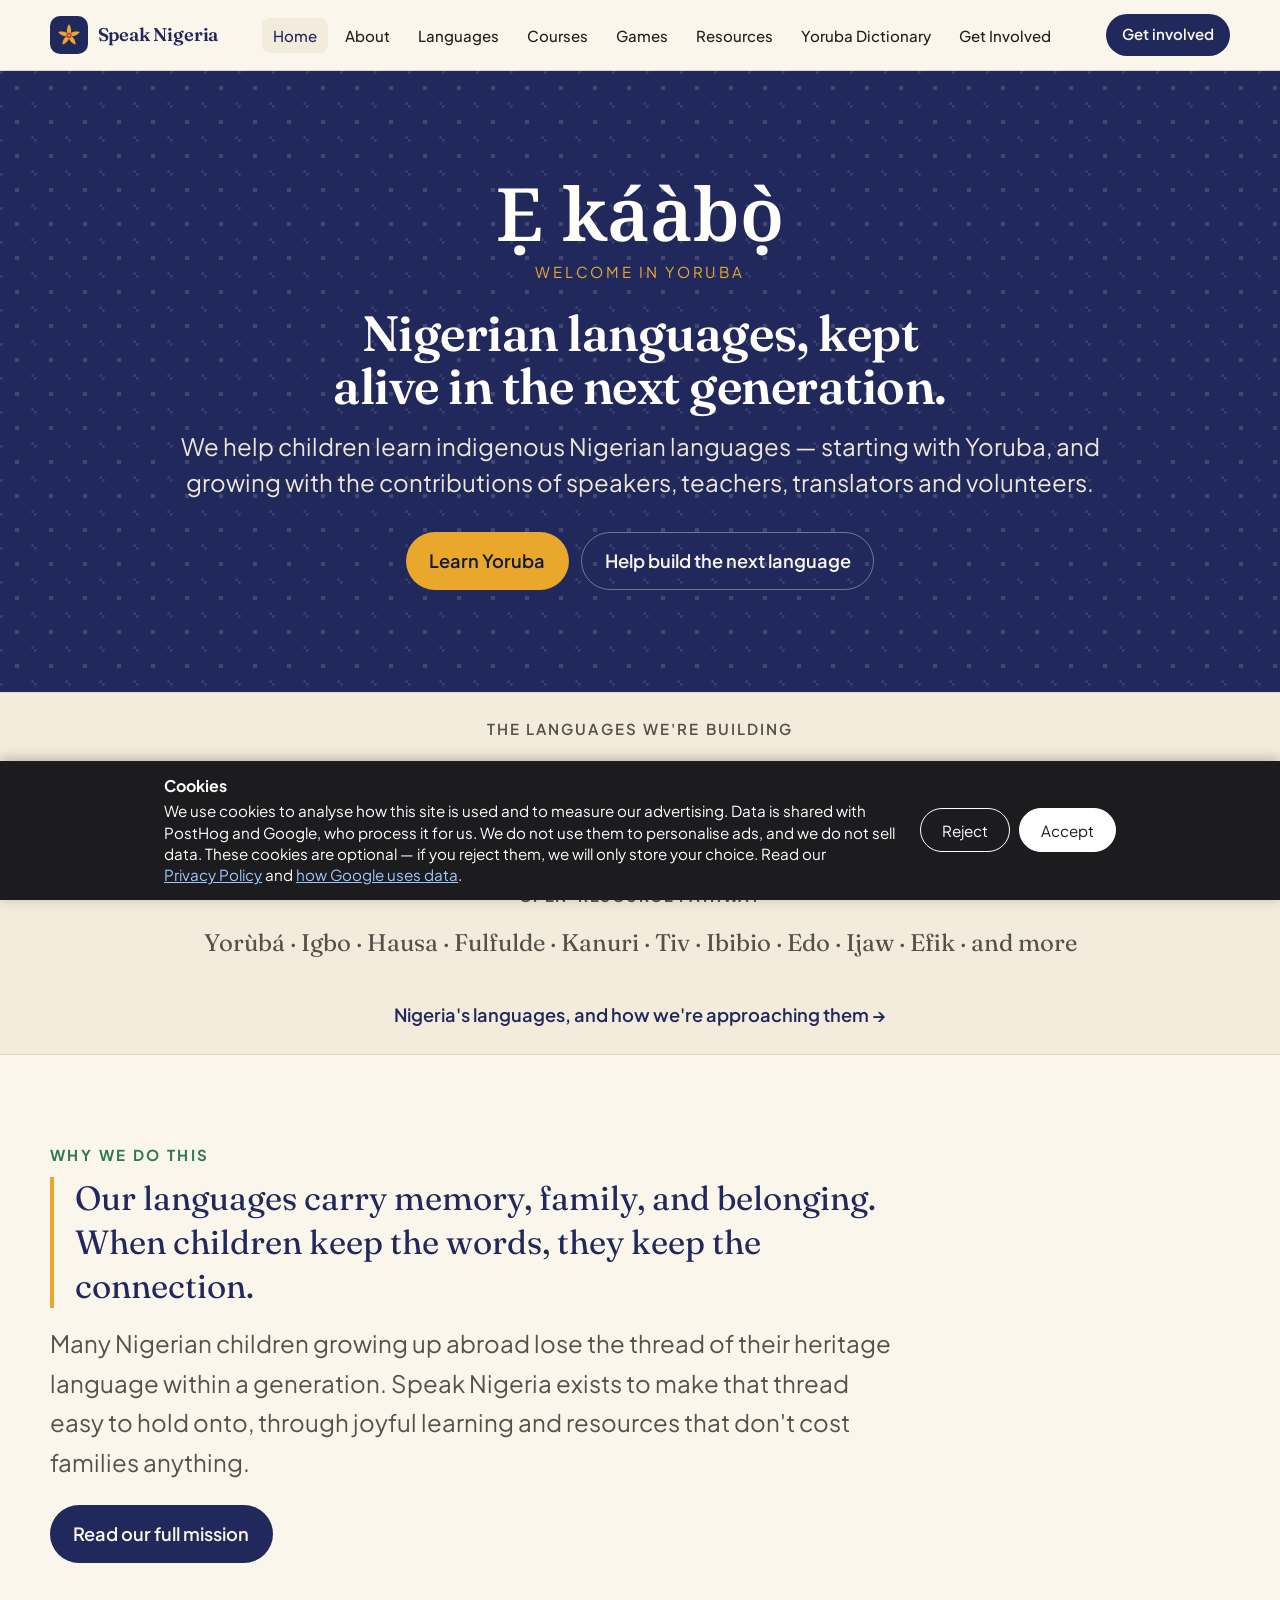
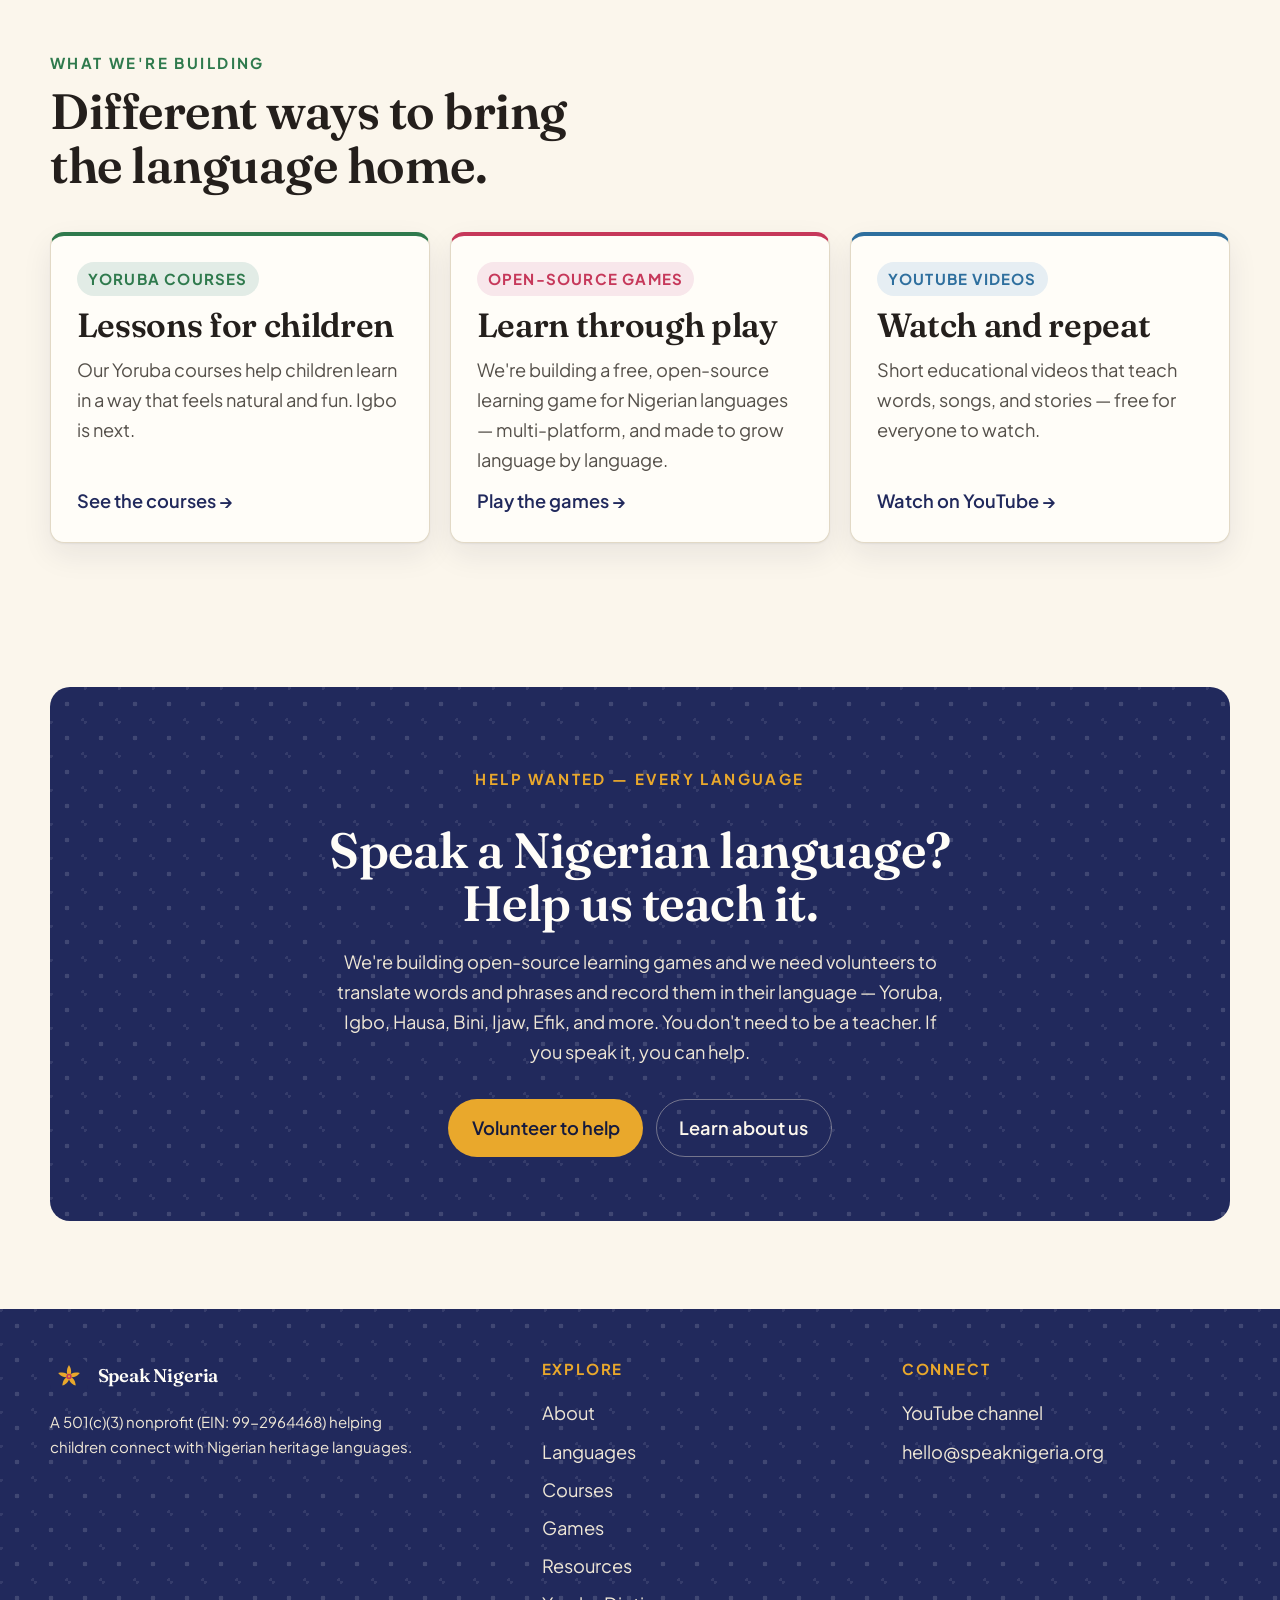
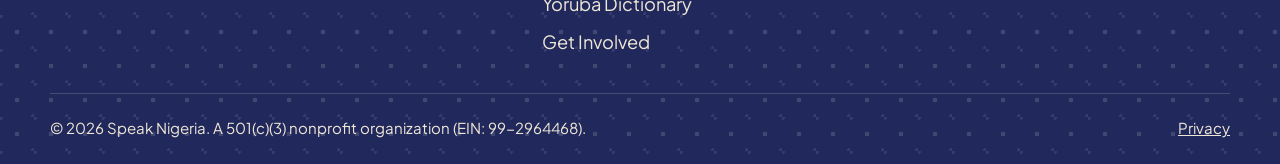
==== index.html @ 641bc690 "Add a privacy policy, and the measurement it describes The cookie notice needs somewhere to link, an" ====
<!DOCTYPE html>
<html lang="en">
<head>
  <meta charset="UTF-8" />
  <meta name="viewport" content="width=device-width, initial-scale=1.0" />
  <link rel="icon" type="image/svg+xml" href="/favicon.svg" />
  <title>Speak Nigeria — Nigerian heritage languages for children</title>
  <meta name="description" content="We help children learn indigenous Nigerian languages — starting with Yoruba, and growing with the contributions of speakers, teachers, translators and volunteers." />
  <link rel="preconnect" href="https://fonts.googleapis.com" />
  <link rel="preconnect" href="https://fonts.gstatic.com" crossorigin />
  <link href="https://fonts.googleapis.com/css2?family=Fraunces:opsz,wght@9..144,400;9..144,500;9..144,600&family=Plus+Jakarta+Sans:wght@400;500;600;700&family=Noto+Sans:wght@400;500;600&family=Noto+Serif:wght@400;500;600&display=swap" rel="stylesheet" />
  <link rel="stylesheet" href="assets/styles.css" />
</head>
<body>
  <a class="skip" href="#main">Skip to content</a>

  <header class="site-header">
    <div class="wrap nav">
      <a class="brand" href="index.html">
        <span class="brand-mark"><svg class="brand-flower" viewBox="0 0 64 64" xmlns="http://www.w3.org/2000/svg" role="img" aria-label="Speak Nigeria">
        <g fill="#E9A82C">
          <path d="M32 5 C 39 16, 39 27, 32 33 C 25 27, 25 16, 32 5 Z"/>
          <path d="M32 5 C 39 16, 39 27, 32 33 C 25 27, 25 16, 32 5 Z" transform="rotate(72 32 33)"/>
          <path d="M32 5 C 39 16, 39 27, 32 33 C 25 27, 25 16, 32 5 Z" transform="rotate(144 32 33)"/>
          <path d="M32 5 C 39 16, 39 27, 32 33 C 25 27, 25 16, 32 5 Z" transform="rotate(216 32 33)"/>
          <path d="M32 5 C 39 16, 39 27, 32 33 C 25 27, 25 16, 32 5 Z" transform="rotate(288 32 33)"/>
        </g>
        <circle cx="32" cy="33" r="6.5" fill="#C6385A"/>
        <circle cx="32" cy="33" r="2.6" fill="#E9A82C"/>
      </svg></span>
        <span class="brand-name">Speak Nigeria</span>
      </a>
      <nav aria-label="Primary">
        <ul class="nav-links">
          <li><a href="index.html" aria-current="page">Home</a></li>
          <li><a href="about.html">About</a></li>
          <li><a href="languages.html">Languages</a></li>
          <li><a href="courses.html">Courses</a></li>
          <li><a href="https://games.speaknigeria.org">Games</a></li>
          <li><a href="resources.html">Resources</a></li>
          <li><a href="https://yorubadict.com" target="_blank" rel="noopener">Yoruba Dictionary</a></li>
          <li><a href="get-involved.html">Get Involved</a></li>
        </ul>
      </nav>
      <a class="nav-cta" href="get-involved.html">Get involved</a>
      <button class="nav-toggle" aria-label="Menu" aria-expanded="false"><span></span></button>
    </div>
    <div class="wrap mobile-menu">
      <a href="index.html">Home</a>
      <a href="about.html">About</a>
      <a href="languages.html">Languages</a>
      <a href="courses.html">Courses</a>
      <a href="https://games.speaknigeria.org">Games</a>
      <a href="resources.html">Resources</a>
      <a href="https://yorubadict.com" target="_blank" rel="noopener">Yoruba Dictionary</a>
      <a href="get-involved.html">Get Involved</a>
    </div>
  </header>

  <main id="main">
    <!-- HERO -->
    <section class="hero adire">
      <div class="wrap hero-inner">
        <p class="greeting" data-greeting lang="yo">Ẹ&nbsp;káàb&#x006F;&#x0323;&#x0300;</p>
        <p class="greeting-sub" data-greeting-sub>Welcome in Yoruba</p>
        <h1>Nigerian languages, kept alive in the next generation.</h1>
        <p class="lede">We help children learn indigenous Nigerian languages — starting with Yoruba, and growing with the contributions of speakers, teachers, translators and volunteers.</p>
        <div class="hero-actions">
          <a class="btn btn-primary" href="courses.html">Learn Yoruba</a>
          <a class="btn btn-ghost" href="get-involved.html">Help build the next language</a>
        </div>
      </div>
    </section>

    <!-- LANGUAGE STATUS -->
    <div class="lang-strip">
      <div class="wrap" style="display:block;">
        <p class="label" style="text-align:center; display:block;">The languages we're building</p>
        <div class="lang-status">
          <div class="lang-group">
            <span class="status now">Structured courses</span>
            <div class="names">Yorùbá</div>
          </div>
          <div class="lang-group">
            <span class="status next">Next structured course</span>
            <div class="names">Igbo</div>
          </div>
          <div class="lang-group muted">
            <span class="status planned">Open-resource pathway</span>
            <div class="names">Yorùbá · Igbo · Hausa · Fulfulde · Kanuri · Tiv · Ibibio · Edo · Ijaw · Efik · and more</div>
          </div>
        </div>
        <p style="text-align:center; margin-top:1.5rem;">
          <a class="strip-link" href="languages.html">Nigeria's languages, and how we're approaching them →</a>
        </p>
      </div>
    </div>

    <!-- MISSION -->
    <section class="section">
      <div class="wrap">
        <div class="reveal" style="max-width: 65ch;">
          <p class="eyebrow">Why we do this</p>
          <p class="mission-quote">Our languages carry memory, family, and belonging. When children keep the words, they keep the connection.</p>
          <p class="intro">Many Nigerian children growing up abroad lose the thread of their heritage language within a generation. Speak Nigeria exists to make that thread easy to hold onto, through joyful learning and resources that don't cost families anything.</p>
          <p style="margin-top:1.4rem;"><a class="btn btn-dark" href="about.html">Read our full mission</a></p>
        </div>
      </div>
    </section>

    <!-- OFFERINGS -->
    <section class="section" style="padding-top:0;">
      <div class="wrap">
        <p class="eyebrow reveal">What we're building</p>
        <h2 class="reveal">Different ways to bring the language home.</h2>
        <div class="cards">
          <article class="card accent-courses reveal">
            <span class="tag courses">Yoruba courses</span>
            <h3>Lessons for children</h3>
            <p>Our Yoruba courses help children learn in a way that feels natural and fun. Igbo is next.</p>
            <a class="card-link" href="courses.html">See the courses →</a>
          </article>
          <article class="card accent-games reveal">
            <span class="tag games">Open-source games</span>
            <h3>Learn through play</h3>
            <p>We're building a free, open-source learning game for Nigerian languages — multi-platform, and made to grow language by language.</p>
            <a class="card-link" href="https://games.speaknigeria.org">Play the games →</a>
          </article>
          <article class="card accent-videos reveal">
            <span class="tag videos">YouTube videos</span>
            <h3>Watch and repeat</h3>
            <p>Short educational videos that teach words, songs, and stories — free for everyone to watch.</p>
            <a class="card-link" href="https://www.youtube.com/@speaknigeria" target="_blank" rel="noopener" data-youtube>Watch on YouTube →</a>
          </article>
        </div>
      </div>
    </section>

    <!-- VOLUNTEER CTA (primary immediate ask) -->
    <section class="section-tight">
      <div class="wrap">
        <div class="band adire reveal">
          <p class="eyebrow" style="color:var(--brand-accent);">Help wanted — every language</p>
          <h2>Speak a Nigerian language? Help us teach it.</h2>
          <p>We're building open-source learning games and we need volunteers to translate words and phrases and record them in their language — Yoruba, Igbo, Hausa, Bini, Ijaw, Efik, and more. You don't need to be a teacher. If you speak it, you can help.</p>
          <div class="hero-actions">
            <a class="btn btn-primary" href="get-involved.html">Volunteer to help</a>
            <a class="btn btn-ghost" href="about.html">Learn about us</a>
          </div>
        </div>
      </div>
    </section>
  </main>

  <footer class="site-footer adire">
    <div class="wrap">
      <div class="footer-grid">
        <div>
          <a class="brand" href="index.html"><span class="brand-mark"><svg class="brand-flower" viewBox="0 0 64 64" xmlns="http://www.w3.org/2000/svg" role="img" aria-label="Speak Nigeria">
        <g fill="#E9A82C">
          <path d="M32 5 C 39 16, 39 27, 32 33 C 25 27, 25 16, 32 5 Z"/>
          <path d="M32 5 C 39 16, 39 27, 32 33 C 25 27, 25 16, 32 5 Z" transform="rotate(72 32 33)"/>
          <path d="M32 5 C 39 16, 39 27, 32 33 C 25 27, 25 16, 32 5 Z" transform="rotate(144 32 33)"/>
          <path d="M32 5 C 39 16, 39 27, 32 33 C 25 27, 25 16, 32 5 Z" transform="rotate(216 32 33)"/>
          <path d="M32 5 C 39 16, 39 27, 32 33 C 25 27, 25 16, 32 5 Z" transform="rotate(288 32 33)"/>
        </g>
        <circle cx="32" cy="33" r="6.5" fill="#C6385A"/>
        <circle cx="32" cy="33" r="2.6" fill="#E9A82C"/>
      </svg></span><span class="brand-name">Speak Nigeria</span></a>
          <p>A 501(c)(3) nonprofit (EIN: 99-2964468) helping children connect with Nigerian heritage languages.</p>
        </div>
        <div class="footer-col">
          <h4>Explore</h4>
          <a href="about.html">About</a>
          <a href="languages.html">Languages</a>
          <a href="courses.html">Courses</a>
          <a href="https://games.speaknigeria.org">Games</a>
          <a href="resources.html">Resources</a>
          <a href="https://yorubadict.com" target="_blank" rel="noopener">Yoruba Dictionary</a>
          <a href="get-involved.html">Get Involved</a>
        </div>
        <div class="footer-col">
          <h4>Connect</h4>
          <a href="https://www.youtube.com/@speaknigeria" target="_blank" rel="noopener" data-youtube>YouTube channel</a>
          <a href="mailto:hello@speaknigeria.org">hello@speaknigeria.org</a>
        </div>
      </div>
      <div class="footer-bottom">
        <span>© 2026 Speak Nigeria. A 501(c)(3) nonprofit organization (EIN: 99-2964468).</span>
        <span><a href="privacy.html">Privacy</a></span>
      </div>
    </div>
  </footer>

  <!-- Analytics. Order matters: consent sets the default-denied state before
       anything can send, and track.js queues until consent resolves.
       These three are copies - edit them in the yorubadict repo and run
       analytics/copy-to-siblings.mjs. -->
  <script src="assets/analytics/consent.js?v=1"></script>
  <script src="assets/analytics/track.js?v=1"></script>
  <script src="assets/analytics/page-events.js?v=1"></script>
  <script>snPage.start('speaknigeria');</script>
  <script src="assets/main.js"></script>
</body>
</html>
---- assets/styles.css ----
/* =========================================================
   Speak Nigeria — shared stylesheet
   Palette drawn from adire (indigo resist-dyed cloth):
   indigo base, saffron joy, palm-green + hibiscus for the
   three offerings, warm paper ground.
   Brand tokens live in _tokens.css (shared with the Yorùbá
   dictionary) — this file only adds site-specific rules.
   ========================================================= */

@import url("_tokens.css");

/* ---------- reset-ish ---------- */
*, *::before, *::after { box-sizing: border-box; }
html { -webkit-text-size-adjust: 100%; scroll-behavior: smooth; }
body {
  margin: 0;
  font-family: var(--font-body);
  font-size: var(--step-0);
  line-height: 1.65;
  color: var(--text-primary);
  background: var(--background-primary);
  -webkit-font-smoothing: antialiased;
}
img { max-width: 100%; display: block; }
a { color: inherit; }

h1, h2, h3 { font-family: var(--font-display); font-weight: 600; line-height: 1.08; margin: 0; letter-spacing: -0.01em; }
p { margin: 0; }

.wrap { width: min(100% - 2.5rem, var(--wrap)); margin-inline: auto; }

/* ---------- adire pattern (signature motif) ---------- */
.adire {
  background-color: var(--brand-indigo);
  background-image:
    radial-gradient(circle at 50% 50%, rgba(255,255,255,.14) 2.2px, transparent 2.6px),
    radial-gradient(circle at 0 0,     rgba(255,255,255,.09) 3px,   transparent 3.4px),
    radial-gradient(circle at 100% 100%, rgba(255,255,255,.09) 3px, transparent 3.4px);
  background-size: 34px 34px, 34px 34px, 34px 34px;
  background-position: 0 0, 0 0, 0 0;
}

/* ---------- header / nav ---------- */
.site-header {
  position: sticky; top: 0; z-index: 50;
  background: color-mix(in srgb, var(--background-primary) 88%, transparent);
  backdrop-filter: blur(8px);
  border-bottom: 1px solid var(--border-subtle);
}
.nav {
  display: flex; align-items: center; justify-content: space-between;
  gap: 1rem; padding-block: 0.85rem;
}
.brand { display: inline-flex; align-items: center; gap: 0.6rem; text-decoration: none; }
.brand-mark {
  width: 38px; height: 38px; border-radius: 10px;
  display: grid; place-items: center;
  background: var(--brand-indigo); color: var(--brand-accent);
  font-family: var(--font-display); font-weight: 600; font-size: 1.25rem;
  flex: none;
}
.brand-name { font-family: var(--font-display); font-weight: 600; font-size: 1.15rem; color: var(--brand-indigo); letter-spacing: -0.01em; }
.nav-links { display: flex; align-items: center; gap: 0.35rem; list-style: none; margin: 0; padding: 0; }
.nav-links a {
  text-decoration: none; color: var(--text-primary); font-weight: 500; font-size: var(--step--1);
  padding: 0.5rem 0.7rem; border-radius: 8px;
}
.nav-links a:hover { background: var(--background-secondary); }
.nav-links a[aria-current="page"] { color: var(--brand-indigo); background: var(--background-secondary); }
.nav-cta {
  text-decoration: none; font-weight: 600; font-size: var(--step--1);
  background: var(--brand-indigo); color: var(--background-primary);
  padding: 0.55rem 1rem; border-radius: 999px;
}
.nav-cta:hover { background: var(--brand-indigo-deep); }

.nav-toggle { display: none; }
.mobile-menu { display: none; }
.brand-flower { width: 26px; height: 26px; display: block; overflow: visible; }

/* ---------- buttons ---------- */
.btn {
  display: inline-flex; align-items: center; gap: 0.5rem;
  font-family: var(--font-body); font-weight: 600; font-size: var(--step-0);
  text-decoration: none; cursor: pointer;
  padding: 0.8rem 1.4rem; border-radius: 999px; border: 1.5px solid transparent;
  transition: transform .12s ease, background .2s ease;
}
.btn:active { transform: translateY(1px); }
.btn-primary { background: var(--brand-accent); color: var(--brand-indigo-deep); }
.btn-primary:hover { background: var(--brand-accent-hover); }
.btn-ghost { background: transparent; color: var(--background-primary); border-color: rgba(239,231,214,.4); }
.btn-ghost:hover { border-color: var(--background-primary); }
.btn-dark { background: var(--brand-indigo); color: var(--background-primary); }
.btn-dark:hover { background: var(--brand-indigo-deep); }

/* ---------- hero ---------- */
.hero { color: var(--text-tertiary); position: relative; overflow: hidden; }
.hero-inner { padding-block: clamp(3.5rem, 8vw, 6.5rem); text-align: center; }
.greeting {
  font-family: "Noto Serif", "Noto Sans", "Segoe UI", "Arial Unicode MS", serif;
  font-weight: 600;
  font-size: var(--step-4); color: var(--surface); line-height: 1.1;
  margin-bottom: 0.35rem;
  font-variant-ligatures: none;
  text-rendering: optimizeLegibility;
}
.greeting-sub {
  font-size: var(--step--1); letter-spacing: 0.18em; text-transform: uppercase;
  color: var(--brand-accent); min-height: 1.4em;
}
.hero h1 {
  color: var(--surface); font-size: var(--step-3);
  max-width: 20ch; margin: 1.4rem auto 0.9rem;
}
.hero p.lede { max-width: 52ch; margin: 0 auto 2rem; color: var(--text-tertiary); font-size: var(--step-1); line-height: 1.5; }
.hero-actions { display: flex; gap: 0.8rem; justify-content: center; flex-wrap: wrap; }

/* ---------- sections ---------- */
.section { padding-block: clamp(3rem, 7vw, 5.5rem); }
.section-tight { padding-block: clamp(2rem, 5vw, 3.5rem); }
.eyebrow {
  font-size: var(--step--1); font-weight: 700; letter-spacing: 0.16em;
  text-transform: uppercase; color: var(--accent-courses); margin-bottom: 0.6rem;
}
.section h2 { font-size: var(--step-3); max-width: 18ch; }
.section .intro { max-width: 60ch; margin-top: 1rem; color: var(--text-secondary); font-size: var(--step-1); }

/* ---------- offering cards ---------- */
.cards { display: grid; gap: 1.25rem; margin-top: 2.5rem; grid-template-columns: repeat(3, 1fr); }
.card {
  background: var(--surface); border: 1px solid var(--border-subtle); border-radius: var(--radius);
  padding: 1.6rem; display: flex; flex-direction: column; gap: 0.7rem;
  box-shadow: var(--shadow);
}
.card .tag {
  align-self: flex-start; font-size: var(--step--1); font-weight: 700;
  letter-spacing: 0.08em; text-transform: uppercase;
  padding: 0.3rem 0.7rem; border-radius: 999px;
}
.tag.courses { background: color-mix(in srgb, var(--accent-courses) 14%, #fff); color: var(--accent-courses); }
.tag.games   { background: color-mix(in srgb, var(--accent-games) 12%, #fff); color: var(--accent-games); }
.tag.videos  { background: color-mix(in srgb, var(--accent-videos) 12%, #fff); color: var(--accent-videos); }
.card h3 { font-size: var(--step-2); }
.card p { color: var(--text-secondary); }
.card .card-link { margin-top: auto; font-weight: 600; text-decoration: none; color: var(--brand-indigo); display: inline-flex; gap: .35rem; }
.card .card-link:hover { gap: .6rem; }
.card.accent-courses { border-top: 4px solid var(--accent-courses); }
.card.accent-games   { border-top: 4px solid var(--accent-games); }
.card.accent-videos  { border-top: 4px solid var(--accent-videos); }

/* ---------- language strip ---------- */
.lang-strip { border-block: 1px solid var(--border-subtle); background: var(--background-secondary); }
.lang-strip .wrap { display: flex; flex-wrap: wrap; align-items: center; gap: 0.6rem 1.5rem; padding-block: 1.5rem; justify-content: center; }
.lang-strip .label { font-size: var(--step--1); text-transform: uppercase; letter-spacing: 0.14em; color: var(--text-secondary); font-weight: 600; }
.lang-chip { font-family: var(--font-display); font-size: var(--step-1); color: var(--brand-indigo); }
.lang-chip + .lang-chip::before { content: "·"; color: var(--brand-accent); margin-right: 1.5rem; margin-left: -0.75rem; }

/* ---------- split (about / mission) ---------- */
.split { display: grid; grid-template-columns: 1.1fr 0.9fr; gap: 3rem; align-items: center; }
.mission-quote {
  font-family: var(--font-display); font-size: var(--step-2); line-height: 1.3;
  color: var(--brand-indigo); border-left: 4px solid var(--brand-accent); padding-left: 1.3rem;
}
.stat-row { display: flex; gap: 2rem; flex-wrap: wrap; margin-top: 2rem; }
.stat .n { font-family: var(--font-display); font-size: var(--step-3); color: var(--brand-indigo); line-height: 1; }
.stat .l { font-size: var(--step--1); color: var(--text-secondary); }

/* ---------- band CTA ---------- */
.band { color: var(--background-primary); text-align: center; border-radius: 20px; padding: clamp(2.5rem,5vw,4rem); }
.band h2 { color: var(--surface); font-size: var(--step-3); max-width: 22ch; margin-inline: auto; }
.band p { max-width: 48ch; margin: 1rem auto 2rem; color: var(--text-tertiary); }

/* ---------- content pages (prose) ---------- */
.page-head { padding-block: clamp(3rem, 6vw, 4.5rem) clamp(1.5rem,3vw,2.5rem); }
.page-head .eyebrow { color: var(--brand-accent); }
.page-head h1 { font-size: var(--step-4); color: var(--brand-indigo); max-width: 16ch; }
.prose { max-width: 68ch; }
.prose h2 { font-size: var(--step-2); color: var(--brand-indigo); margin-top: 2.6rem; }
.prose h3 { font-size: var(--step-1); color: var(--brand-indigo); margin-top: 1.8rem; }
.prose p { margin-top: 1rem; color: var(--text-primary); }
.prose ul { margin-top: 1rem; padding-left: 1.2rem; color: var(--text-primary); }
.prose li { margin-top: 0.4rem; }
.prose a { color: var(--accent-courses); text-underline-offset: 3px; }

/* value grid for about */
.values { display: grid; grid-template-columns: repeat(3,1fr); gap: 1.25rem; margin-top: 2rem; }
.value { background: var(--background-secondary); border-radius: var(--radius); padding: 1.4rem; }
.value h3 { font-family: var(--font-display); font-size: var(--step-1); color: var(--brand-indigo); margin-bottom: 0.4rem; }
.value p { color: var(--text-secondary); font-size: var(--step-0); }

/* resource list */
.res-list { display: grid; gap: 1.25rem; margin-top: 2rem; }
.res {
  display: grid; grid-template-columns: auto 1fr auto; gap: 1.2rem; align-items: center;
  background: var(--surface); border: 1px solid var(--border-subtle); border-radius: var(--radius); padding: 1.4rem 1.5rem;
}
.res .dot { width: 12px; height: 12px; border-radius: 50%; }
.res .dot.courses { background: var(--accent-courses); }
.res .dot.games { background: var(--accent-games); }
.res .dot.videos { background: var(--accent-videos); }
.res h3 { font-family: var(--font-display); font-size: var(--step-1); color: var(--brand-indigo); }
.res p { color: var(--text-secondary); font-size: var(--step-0); margin-top: 0.2rem; }
.res .res-cta { text-decoration: none; font-weight: 600; color: var(--brand-indigo); white-space: nowrap; }
.res .res-cta:hover { color: var(--brand-accent); }

/* ---------- footer ---------- */
.site-footer { color: var(--text-tertiary); margin-top: 2rem; }
.footer-grid { display: grid; grid-template-columns: 1.4fr 1fr 1fr; gap: 2rem; padding-block: 3rem 2rem; }
.site-footer .brand-name { color: var(--surface); }
.site-footer p { color: var(--text-tertiary); font-size: var(--step--1); margin-top: 0.8rem; max-width: 34ch; }
.footer-col h4 { font-family: var(--font-body); font-size: var(--step--1); text-transform: uppercase; letter-spacing: 0.12em; color: var(--brand-accent); margin: 0 0 0.8rem; }
.footer-col a { display: block; text-decoration: none; color: var(--text-tertiary); font-size: var(--step-0); padding: 0.25rem 0; }
.footer-col a:hover { color: var(--surface); }
.footer-bottom { border-top: 1px solid rgba(239,231,214,.18); padding-block: 1.4rem; display: flex; justify-content: space-between; flex-wrap: wrap; gap: 1rem; font-size: var(--step--1); color: var(--text-tertiary); }

/* ---------- reveal animation ---------- */
.reveal { opacity: 0; transform: translateY(18px); transition: opacity .6s ease, transform .6s ease; }
.reveal.in { opacity: 1; transform: none; }

/* ---------- responsive ---------- */
@media (max-width: 860px) {
  .cards, .values { grid-template-columns: 1fr; }
  .split { grid-template-columns: 1fr; gap: 2rem; }
  .footer-grid { grid-template-columns: 1fr 1fr; }
}
@media (max-width: 1080px) {
  .nav-links, .nav > .nav-cta { display: none; }
  .nav-toggle {
    display: inline-grid; place-items: center; width: 44px; height: 44px;
    background: transparent; border: 1px solid var(--border-subtle); border-radius: 10px; cursor: pointer;
  }
  .nav-toggle span, .nav-toggle span::before, .nav-toggle span::after {
    content: ""; display: block; width: 20px; height: 2px; background: var(--brand-indigo); position: relative;
  }
  .nav-toggle span::before { position: absolute; top: -6px; }
  .nav-toggle span::after { position: absolute; top: 6px; }
  .mobile-menu { display: none; padding: 0.5rem 0 1rem; border-top: 1px solid var(--border-subtle); }
  .mobile-menu.open { display: block; }
  .mobile-menu a { display: block; text-decoration: none; color: var(--text-primary); font-weight: 500; padding: 0.7rem 0.3rem; }
  .mobile-menu a:hover { color: var(--brand-indigo); }
}
@media (max-width: 560px) {
  .footer-grid { grid-template-columns: 1fr; }
  .res { grid-template-columns: 1fr; gap: 0.6rem; text-align: left; }
}

/* ---------- accessibility ---------- */
:focus-visible { outline: 3px solid var(--brand-accent); outline-offset: 2px; border-radius: 4px; }
.skip {
  position: absolute; left: -9999px; top: 0; background: var(--brand-indigo); color: var(--surface);
  padding: 0.7rem 1rem; border-radius: 0 0 8px 0; z-index: 100;
}
.skip:focus { left: 0; }

@media (prefers-reduced-motion: reduce) {
  * { scroll-behavior: auto !important; }
  .reveal { opacity: 1; transform: none; transition: none; }
  .greeting-sub { transition: none; }
}

/* =========================================================
   Additions: language status, volunteer theme, status badges
   ========================================================= */

/* Language status groups (replaces the flat "languages we work in") */
.lang-status { display: grid; grid-template-columns: repeat(2, minmax(0, 1fr)); gap: 1.5rem; margin-top: 2rem; }
.lang-group { text-align: center; }
.lang-group.muted { grid-column: 1 / -1; }
.lang-group .status {
  display: inline-block; font-size: var(--step--1); font-weight: 700;
  letter-spacing: 0.1em; text-transform: uppercase; padding: 0.3rem 0.8rem;
  border-radius: 999px; margin-bottom: 0.8rem;
}
.status.now     { background: color-mix(in srgb, var(--accent-courses) 15%, #fff); color: var(--accent-courses); }
.status.next    { background: color-mix(in srgb, var(--brand-accent) 22%, #fff); color: var(--brand-accent-deep); }
.status.planned { background: var(--background-secondary); color: var(--text-secondary); }
.lang-group .names { font-family: var(--font-display); font-size: var(--step-1); color: var(--brand-indigo); line-height: 1.4; }
.lang-group.muted .names { color: var(--text-secondary); }

/* Volunteer / get-involved accent (saffron) */
.tag.volunteer { background: color-mix(in srgb, var(--brand-accent) 24%, #fff); color: var(--brand-accent-deep); }
.card.accent-volunteer { border-top: 4px solid var(--brand-accent); }
.res .dot.volunteer { background: var(--brand-accent); }
.tag.teachers { background: color-mix(in srgb, var(--accent-courses) 14%, #fff); color: var(--accent-courses); }
.res .dot.teachers { background: var(--accent-courses); }

/* Highlighted "primary ask" block on paper */
.highlight {
  background: linear-gradient(180deg, var(--surface), var(--background-secondary));
  border: 1px solid var(--border-subtle); border-left: 5px solid var(--brand-accent);
  border-radius: var(--radius); padding: 2rem; box-shadow: var(--shadow);
}
.highlight h3 { font-size: var(--step-2); color: var(--brand-indigo); }
.highlight p { color: var(--text-secondary); margin-top: 0.6rem; }

/* Small inline status pill for headings */
.pill {
  display: inline-block; vertical-align: middle; font-family: var(--font-body);
  font-size: 0.7em; font-weight: 700; letter-spacing: 0.08em; text-transform: uppercase;
  padding: 0.25em 0.7em; border-radius: 999px; margin-left: 0.6rem;
}
.pill.now  { background: color-mix(in srgb, var(--accent-courses) 15%, #fff); color: var(--accent-courses); }
.pill.next { background: color-mix(in srgb, var(--brand-accent) 22%, #fff); color: var(--brand-accent-deep); }
.pill.soon { background: var(--background-secondary); color: var(--text-secondary); }

/* Steps list for "how to help" */
.steps { counter-reset: step; display: grid; gap: 1rem; margin-top: 1.5rem; list-style: none; padding: 0; }
.steps li {
  position: relative; padding-left: 3.2rem; min-height: 2.2rem;
  display: flex; flex-direction: column; justify-content: center;
}
.steps li::before {
  counter-increment: step; content: counter(step);
  position: absolute; left: 0; top: 0;
  width: 2.2rem; height: 2.2rem; border-radius: 50%;
  background: var(--brand-indigo); color: var(--brand-accent);
  font-family: var(--font-display); font-weight: 600; font-size: 1.1rem;
  display: grid; place-items: center;
}
.steps li strong { color: var(--text-primary); }
.steps li span { color: var(--text-secondary); font-size: var(--step-0); }

@media (max-width: 860px) {
  .lang-status { grid-template-columns: 1fr; gap: 1rem; }
}

/* Two prominent form CTAs on the courses page */
.form-ctas { display: grid; grid-template-columns: 1fr 1fr; gap: 1.25rem; margin-top: 2rem; }
.form-cta {
  background: var(--surface); border: 1px solid var(--border-subtle); border-radius: var(--radius);
  padding: 1.8rem; box-shadow: var(--shadow); display: flex; flex-direction: column;
}
.form-cta.info   { border-top: 4px solid var(--brand-indigo); }
.form-cta.enroll { border-top: 4px solid var(--brand-accent); }
.form-cta h3 { font-size: var(--step-2); color: var(--brand-indigo); }
.form-cta p { color: var(--text-secondary); margin: 0.5rem 0 1.4rem; }
.form-cta .btn { align-self: flex-start; margin-top: auto; }

/* Language family cards on the languages page */
.family { background: var(--surface); border: 1px solid var(--border-subtle); border-radius: var(--radius); padding: 1.6rem; box-shadow: var(--shadow); }
.family .fam-tag {
  display: inline-block; font-size: var(--step--1); font-weight: 700; letter-spacing: 0.08em;
  text-transform: uppercase; padding: 0.3rem 0.7rem; border-radius: 999px; margin-bottom: 0.8rem;
  background: color-mix(in srgb, var(--brand-indigo) 10%, #fff); color: var(--brand-indigo);
}
.family h3 { font-family: var(--font-display); font-size: var(--step-2); color: var(--brand-indigo); }
.family p { color: var(--text-secondary); margin-top: 0.5rem; }
.family .langs { margin-top: 0.9rem; font-size: var(--step-0); color: var(--text-primary); }
.family .langs strong { color: var(--brand-indigo); }
.strip-link { display: inline-block; margin-top: 1rem; font-weight: 600; color: var(--brand-indigo); text-decoration: none; }
.strip-link:hover { color: var(--brand-accent); }

@media (max-width: 860px) {
  .form-ctas { grid-template-columns: 1fr; }
}
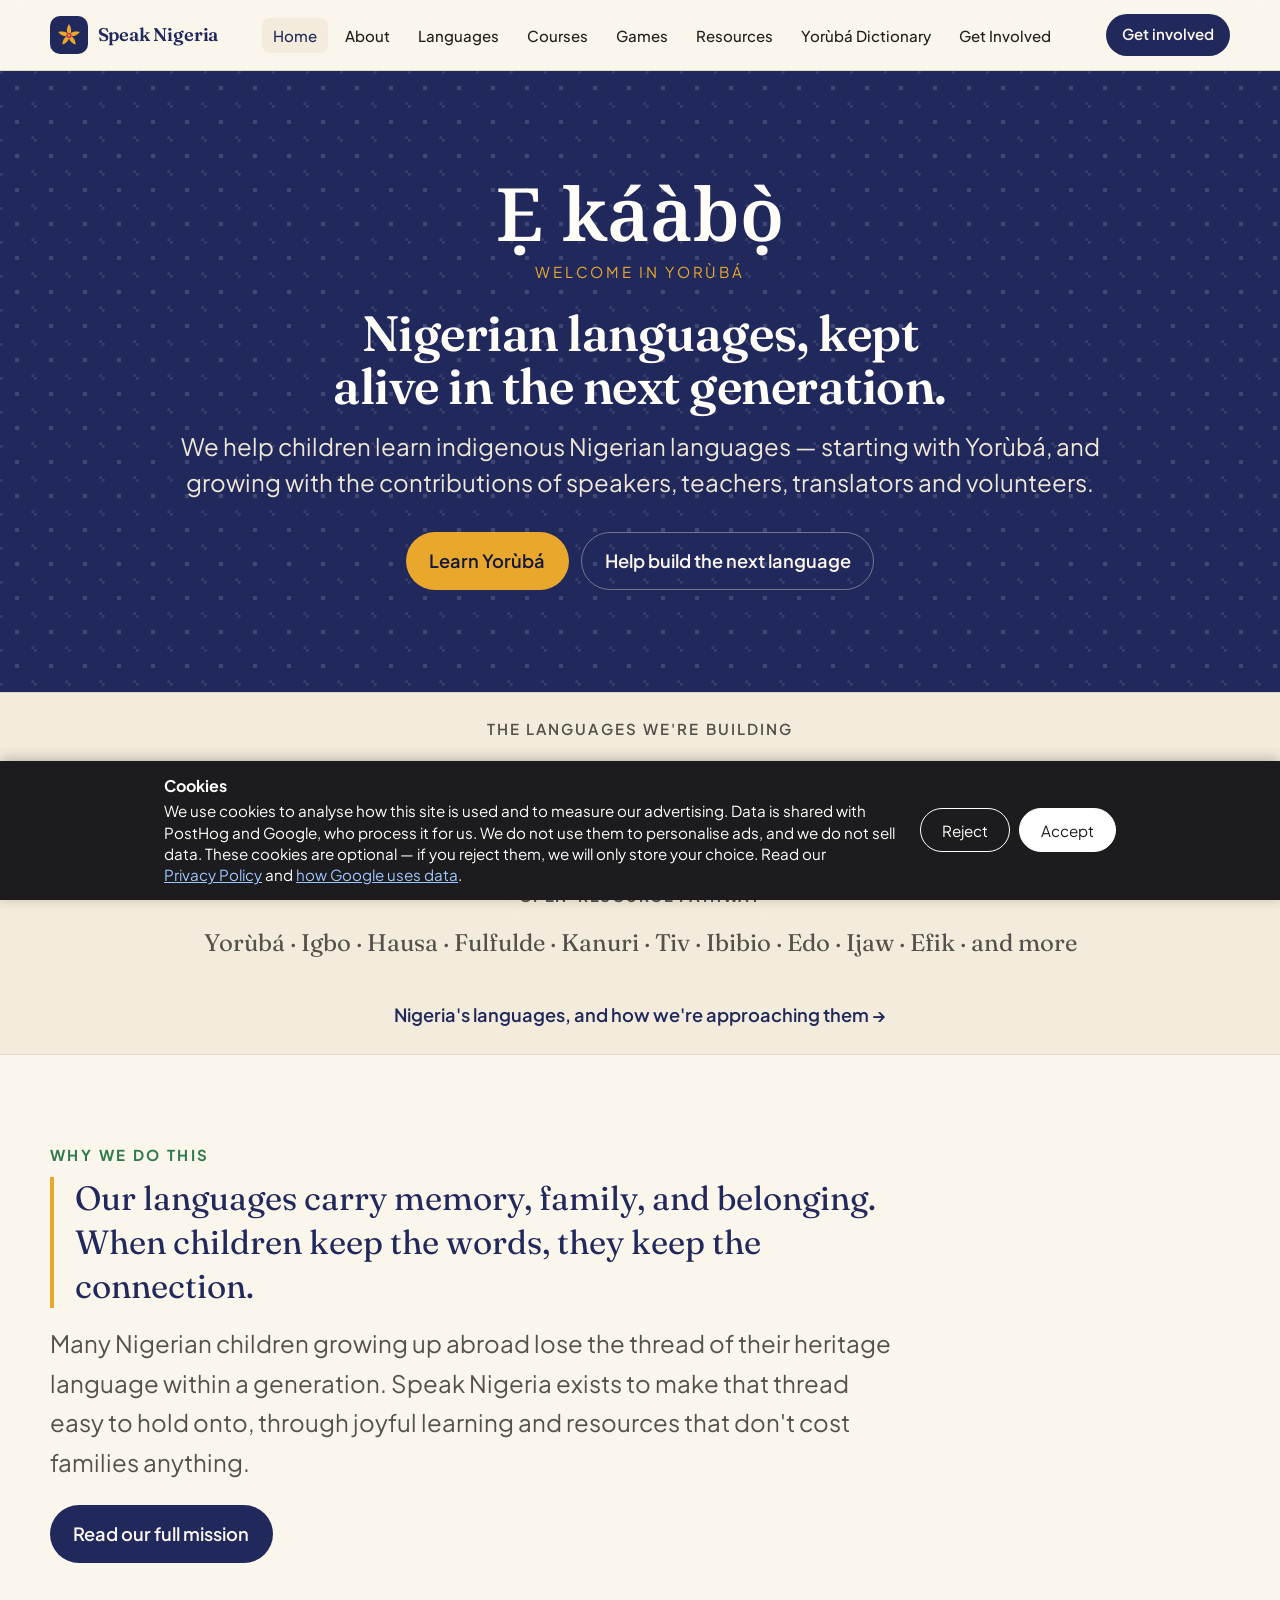
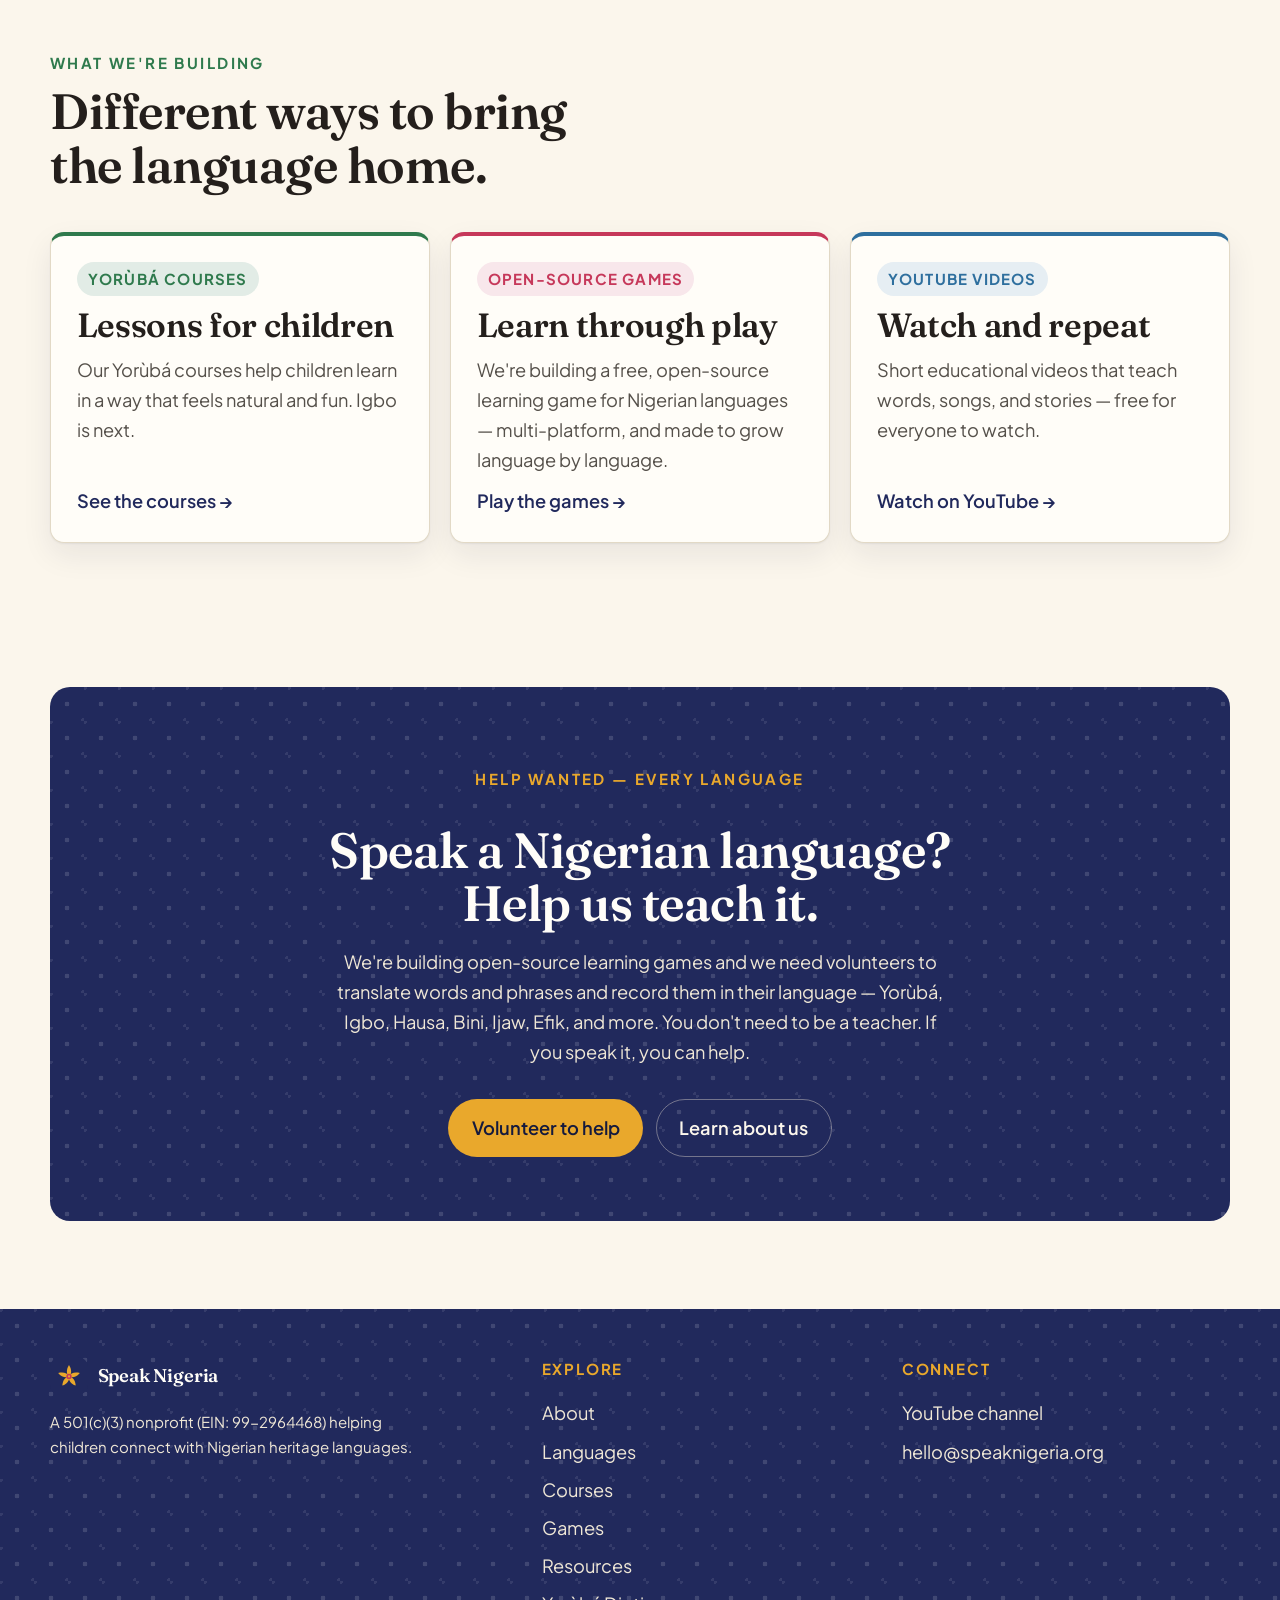
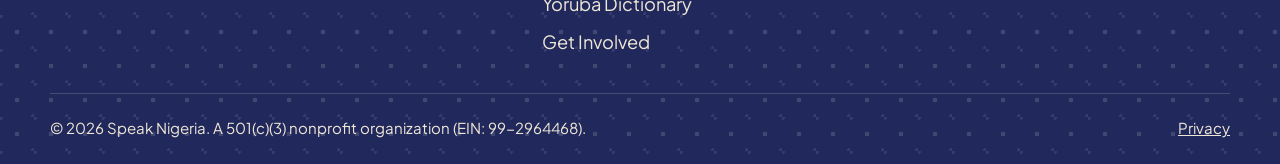
==== commit 0accf82f: "Spell it Yorùbá 41 occurrences across all six pages plus assets/main.js - headings, body copy, meta " ====
--- a/index.html
+++ b/index.html
@@ -5,7 +5,7 @@
   <meta name="viewport" content="width=device-width, initial-scale=1.0" />
   <link rel="icon" type="image/svg+xml" href="/favicon.svg" />
   <title>Speak Nigeria — Nigerian heritage languages for children</title>
-  <meta name="description" content="We help children learn indigenous Nigerian languages — starting with Yoruba, and growing with the contributions of speakers, teachers, translators and volunteers." />
+  <meta name="description" content="We help children learn indigenous Nigerian languages — starting with Yorùbá, and growing with the contributions of speakers, teachers, translators and volunteers." />
   <link rel="preconnect" href="https://fonts.googleapis.com" />
   <link rel="preconnect" href="https://fonts.gstatic.com" crossorigin />
   <link href="https://fonts.googleapis.com/css2?family=Fraunces:opsz,wght@9..144,400;9..144,500;9..144,600&family=Plus+Jakarta+Sans:wght@400;500;600;700&family=Noto+Sans:wght@400;500;600&family=Noto+Serif:wght@400;500;600&display=swap" rel="stylesheet" />
@@ -38,7 +38,7 @@
           <li><a href="courses.html">Courses</a></li>
           <li><a href="https://games.speaknigeria.org">Games</a></li>
           <li><a href="resources.html">Resources</a></li>
-          <li><a href="https://yorubadict.com" target="_blank" rel="noopener">Yoruba Dictionary</a></li>
+          <li><a href="https://yorubadict.com" target="_blank" rel="noopener">Yorùbá Dictionary</a></li>
           <li><a href="get-involved.html">Get Involved</a></li>
         </ul>
       </nav>
@@ -52,7 +52,7 @@
       <a href="courses.html">Courses</a>
       <a href="https://games.speaknigeria.org">Games</a>
       <a href="resources.html">Resources</a>
-      <a href="https://yorubadict.com" target="_blank" rel="noopener">Yoruba Dictionary</a>
+      <a href="https://yorubadict.com" target="_blank" rel="noopener">Yorùbá Dictionary</a>
       <a href="get-involved.html">Get Involved</a>
     </div>
   </header>
@@ -62,11 +62,11 @@
     <section class="hero adire">
       <div class="wrap hero-inner">
         <p class="greeting" data-greeting lang="yo">Ẹ&nbsp;káàb&#x006F;&#x0323;&#x0300;</p>
-        <p class="greeting-sub" data-greeting-sub>Welcome in Yoruba</p>
+        <p class="greeting-sub" data-greeting-sub>Welcome in Yorùbá</p>
         <h1>Nigerian languages, kept alive in the next generation.</h1>
-        <p class="lede">We help children learn indigenous Nigerian languages — starting with Yoruba, and growing with the contributions of speakers, teachers, translators and volunteers.</p>
+        <p class="lede">We help children learn indigenous Nigerian languages — starting with Yorùbá, and growing with the contributions of speakers, teachers, translators and volunteers.</p>
         <div class="hero-actions">
-          <a class="btn btn-primary" href="courses.html">Learn Yoruba</a>
+          <a class="btn btn-primary" href="courses.html">Learn Yorùbá</a>
           <a class="btn btn-ghost" href="get-involved.html">Help build the next language</a>
         </div>
       </div>
@@ -115,9 +115,9 @@
         <h2 class="reveal">Different ways to bring the language home.</h2>
         <div class="cards">
           <article class="card accent-courses reveal">
-            <span class="tag courses">Yoruba courses</span>
+            <span class="tag courses">Yorùbá courses</span>
             <h3>Lessons for children</h3>
-            <p>Our Yoruba courses help children learn in a way that feels natural and fun. Igbo is next.</p>
+            <p>Our Yorùbá courses help children learn in a way that feels natural and fun. Igbo is next.</p>
             <a class="card-link" href="courses.html">See the courses →</a>
           </article>
           <article class="card accent-games reveal">
@@ -142,7 +142,7 @@
         <div class="band adire reveal">
           <p class="eyebrow" style="color:var(--brand-accent);">Help wanted — every language</p>
           <h2>Speak a Nigerian language? Help us teach it.</h2>
-          <p>We're building open-source learning games and we need volunteers to translate words and phrases and record them in their language — Yoruba, Igbo, Hausa, Bini, Ijaw, Efik, and more. You don't need to be a teacher. If you speak it, you can help.</p>
+          <p>We're building open-source learning games and we need volunteers to translate words and phrases and record them in their language — Yorùbá, Igbo, Hausa, Bini, Ijaw, Efik, and more. You don't need to be a teacher. If you speak it, you can help.</p>
           <div class="hero-actions">
             <a class="btn btn-primary" href="get-involved.html">Volunteer to help</a>
             <a class="btn btn-ghost" href="about.html">Learn about us</a>
@@ -176,7 +176,7 @@
           <a href="courses.html">Courses</a>
           <a href="https://games.speaknigeria.org">Games</a>
           <a href="resources.html">Resources</a>
-          <a href="https://yorubadict.com" target="_blank" rel="noopener">Yoruba Dictionary</a>
+          <a href="https://yorubadict.com" target="_blank" rel="noopener">Yorùbá Dictionary</a>
           <a href="get-involved.html">Get Involved</a>
         </div>
         <div class="footer-col">
@@ -197,8 +197,8 @@
        These three are copies - edit them in the yorubadict repo and run
        analytics/copy-to-siblings.mjs. -->
   <script src="assets/analytics/consent.js?v=1"></script>
-  <script src="assets/analytics/track.js?v=1"></script>
-  <script src="assets/analytics/page-events.js?v=1"></script>
+  <script src="assets/analytics/track.js?v=2"></script>
+  <script src="assets/analytics/page-events.js?v=2"></script>
   <script>snPage.start('speaknigeria');</script>
   <script src="assets/main.js"></script>
 </body>
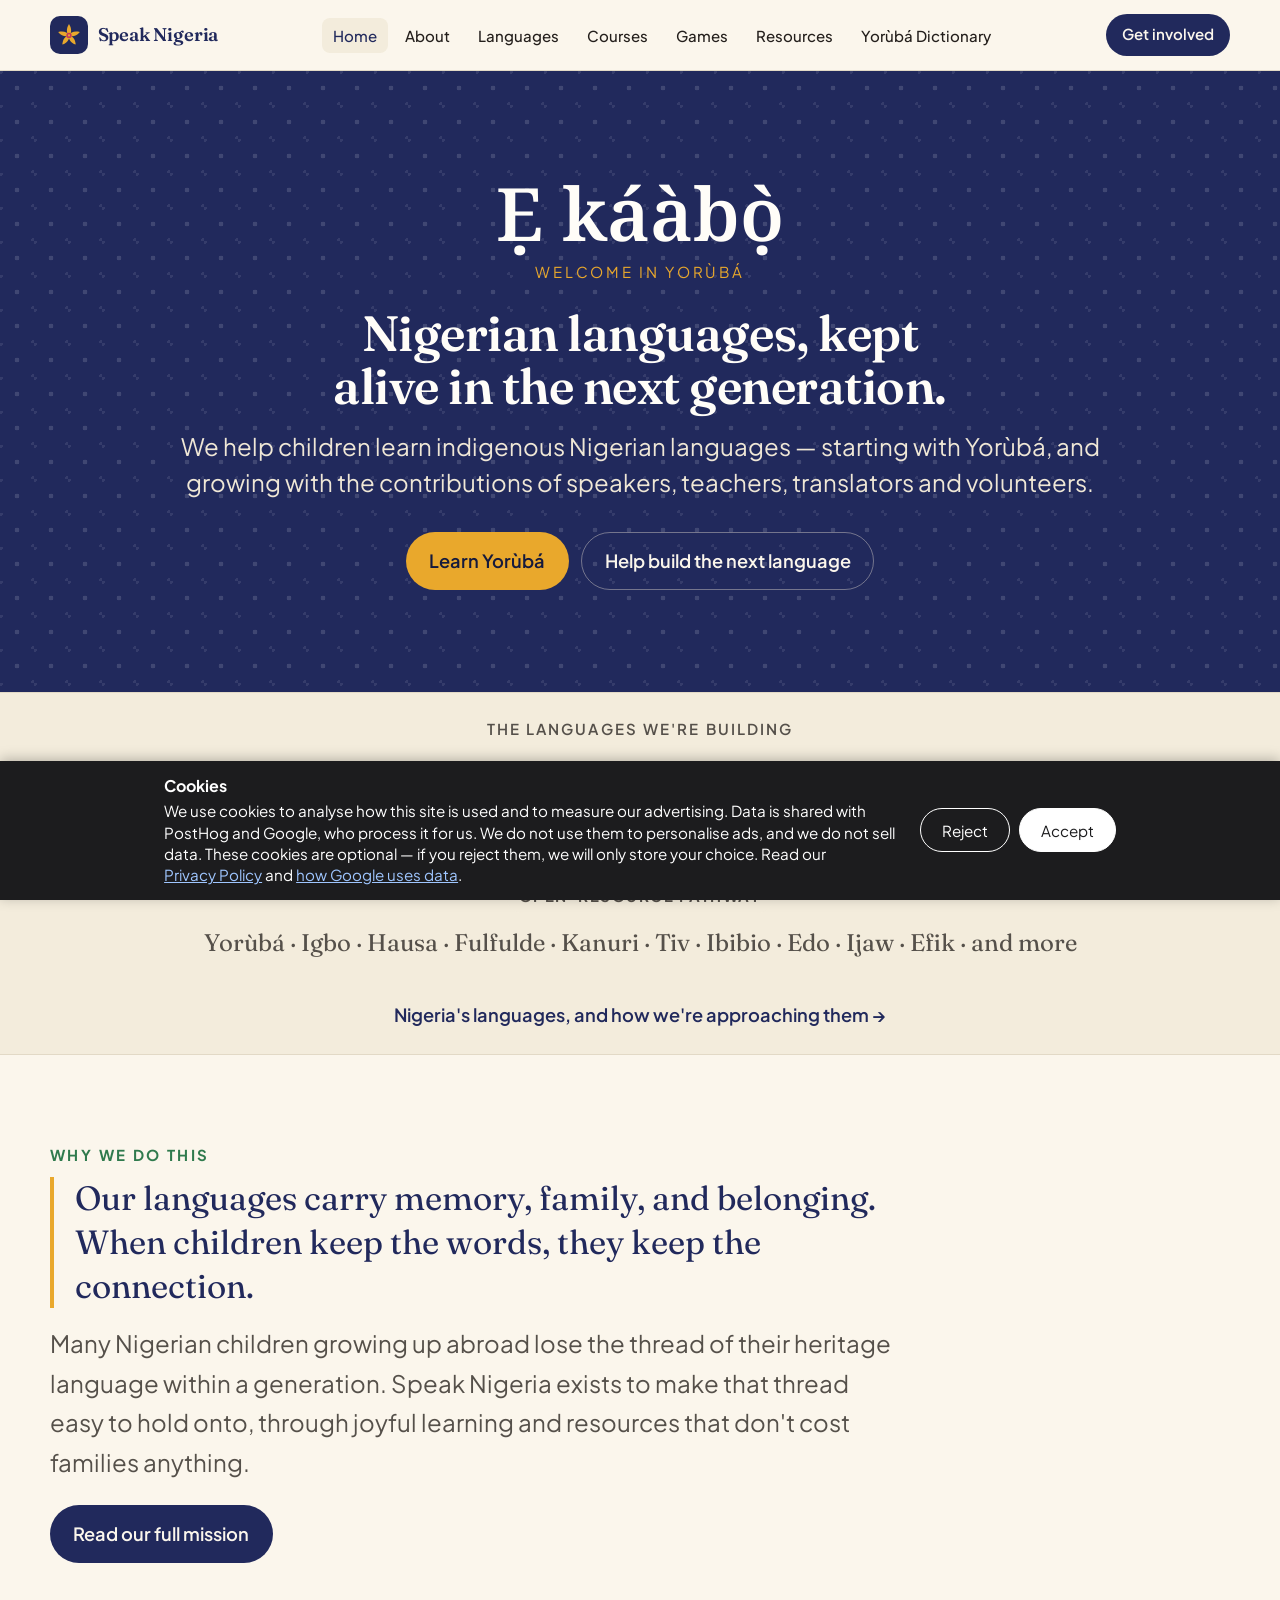
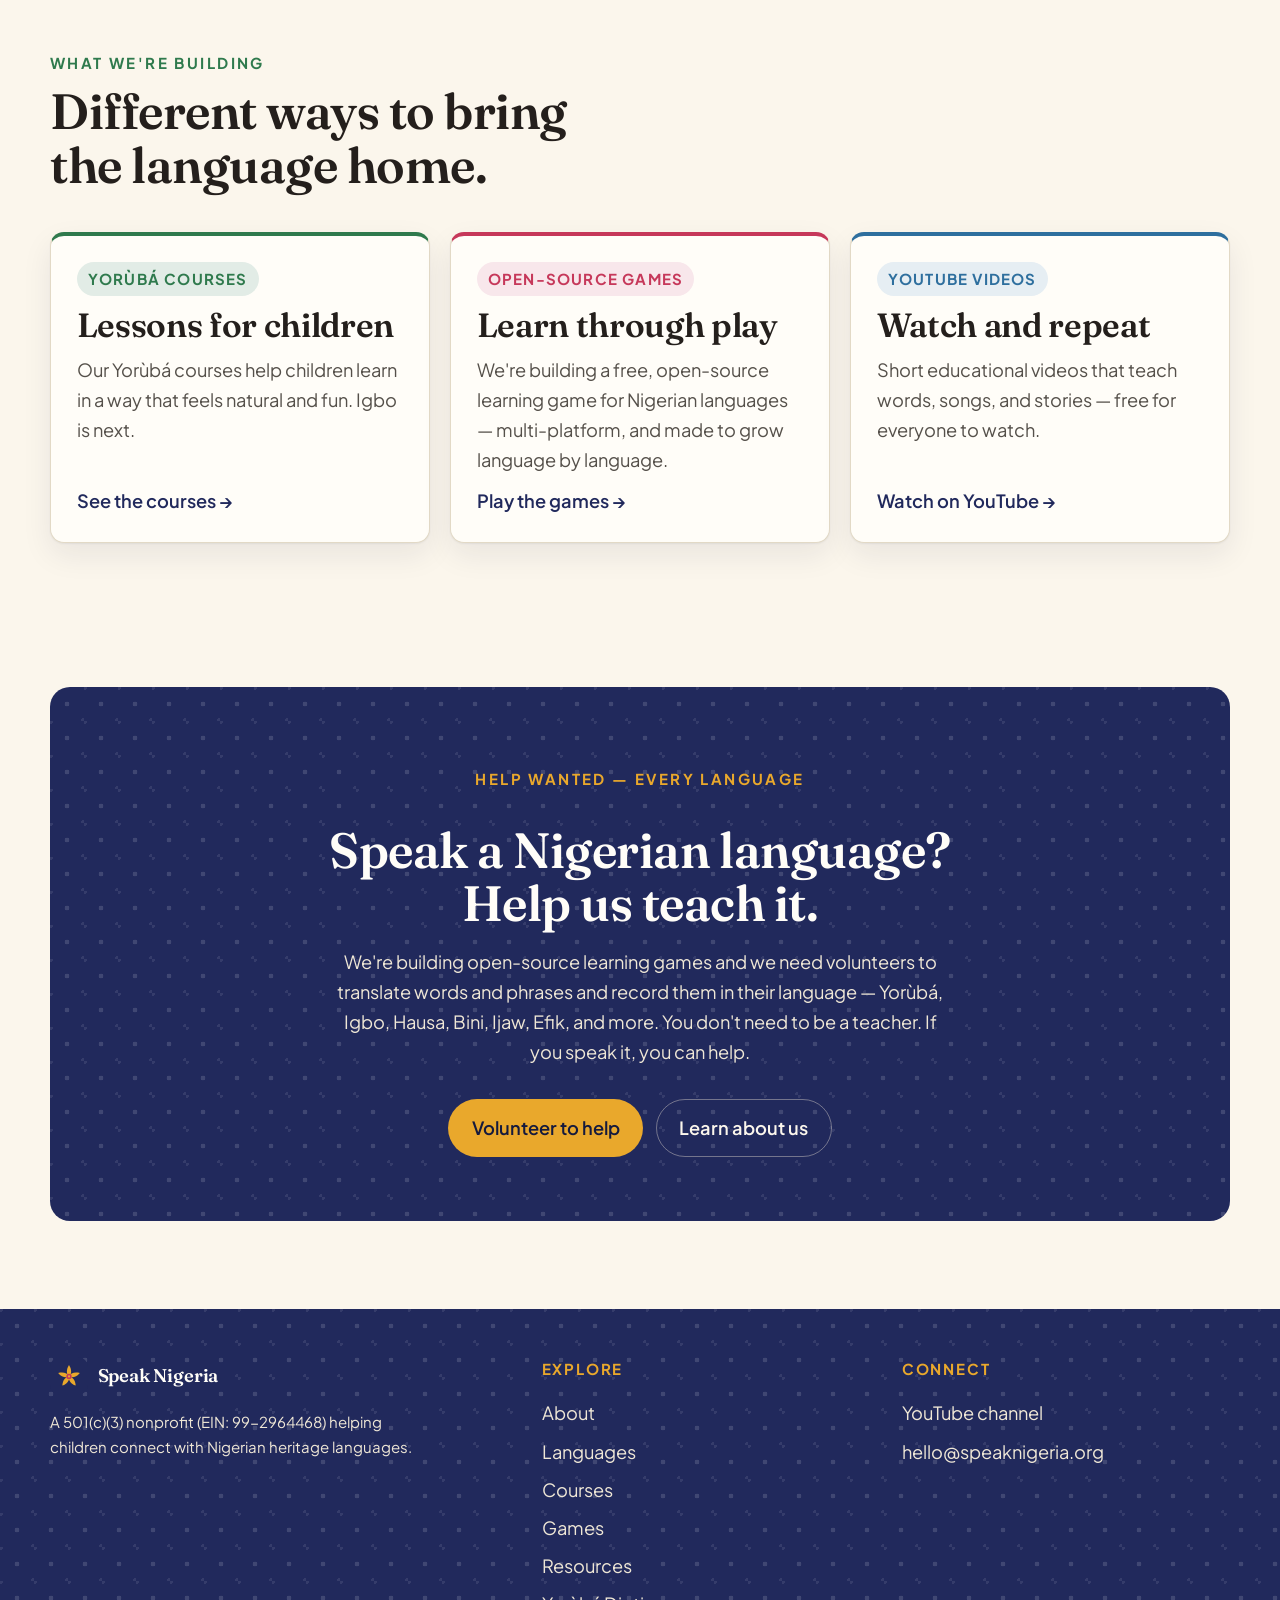
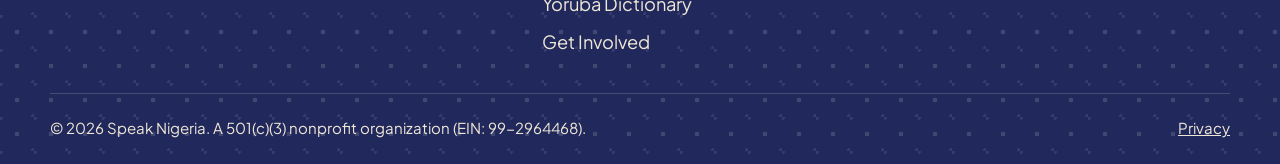
==== commit 6fe04770: "Drop the duplicate Get Involved from the desktop nav The top bar listed "Get Involved" and then, imm" ====
--- a/index.html
+++ b/index.html
@@ -39,7 +39,6 @@
           <li><a href="https://games.speaknigeria.org">Games</a></li>
           <li><a href="resources.html">Resources</a></li>
           <li><a href="https://yorubadict.com" target="_blank" rel="noopener">Yorùbá Dictionary</a></li>
-          <li><a href="get-involved.html">Get Involved</a></li>
         </ul>
       </nav>
       <a class="nav-cta" href="get-involved.html">Get involved</a>
@@ -53,6 +52,10 @@
       <a href="https://games.speaknigeria.org">Games</a>
       <a href="resources.html">Resources</a>
       <a href="https://yorubadict.com" target="_blank" rel="noopener">Yorùbá Dictionary</a>
+      <!-- Load-bearing: below 1080px both .nav-links and .nav-cta are
+           hidden, so this is the only route to Get Involved on a phone.
+           The desktop nav item was removed because the CTA beside it said
+           the same thing; do not remove this one to match. -->
       <a href="get-involved.html">Get Involved</a>
     </div>
   </header>
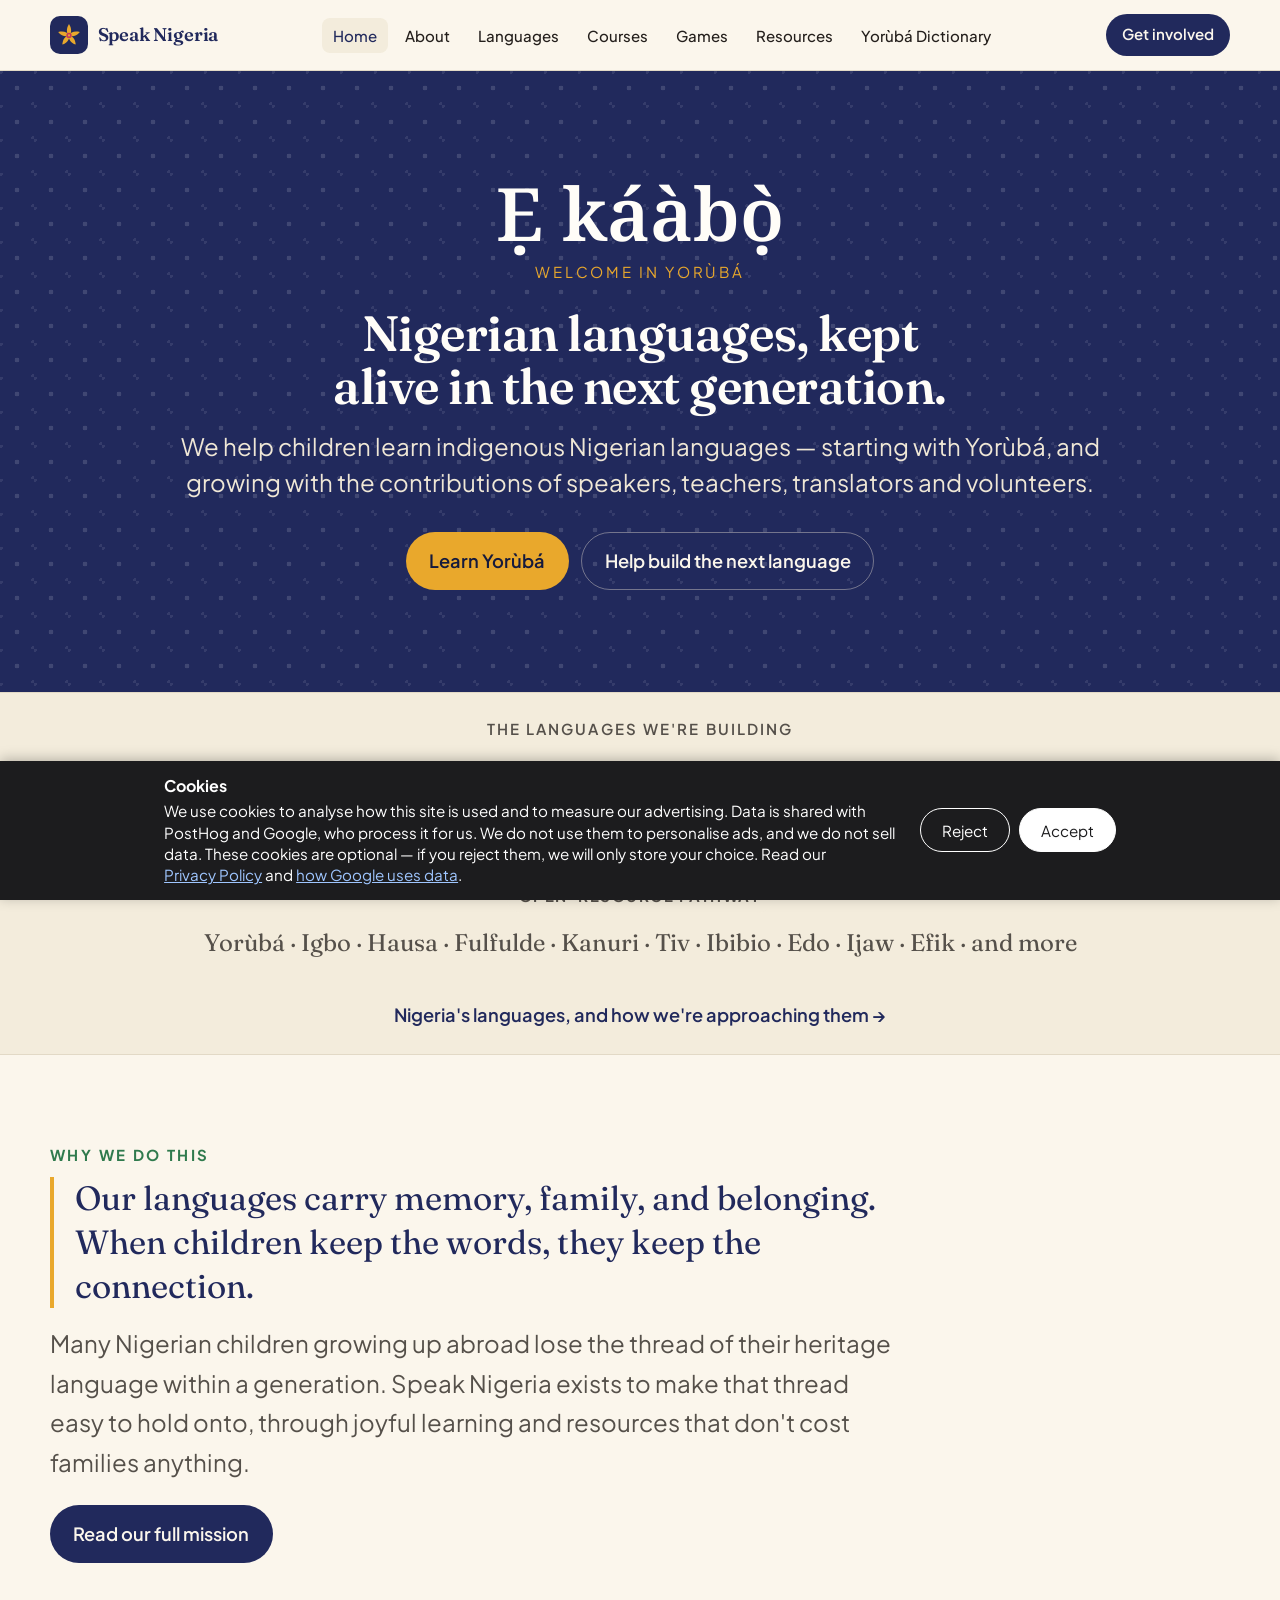
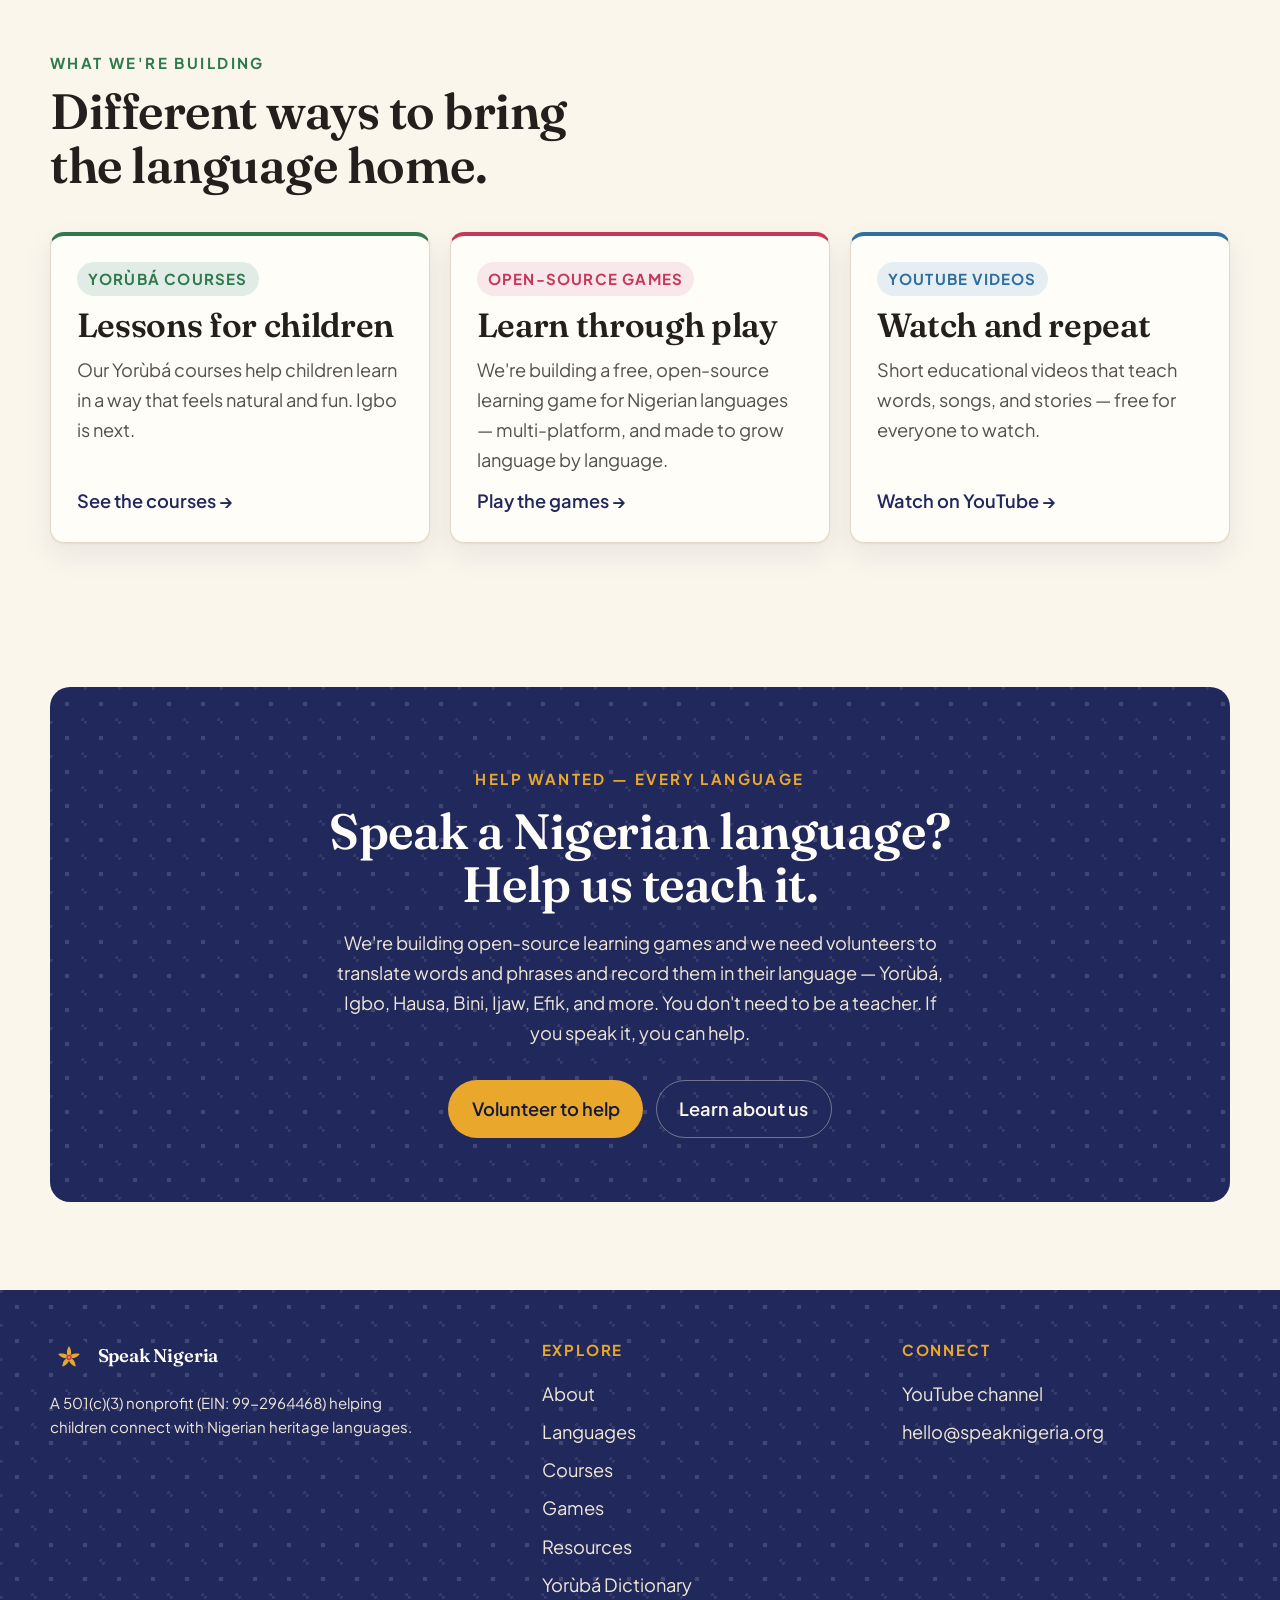
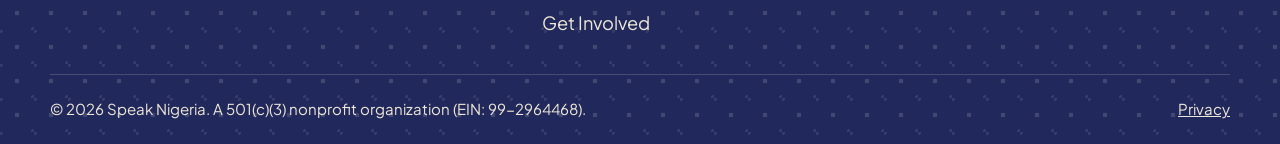
==== commit 6e6f465e: "Add class inquiry and language interest forms to Courses page - Rework "How joining works" into thre" ====
--- a/index.html
+++ b/index.html
@@ -9,7 +9,7 @@
   <link rel="preconnect" href="https://fonts.googleapis.com" />
   <link rel="preconnect" href="https://fonts.gstatic.com" crossorigin />
   <link href="https://fonts.googleapis.com/css2?family=Fraunces:opsz,wght@9..144,400;9..144,500;9..144,600&family=Plus+Jakarta+Sans:wght@400;500;600;700&family=Noto+Sans:wght@400;500;600&family=Noto+Serif:wght@400;500;600&display=swap" rel="stylesheet" />
-  <link rel="stylesheet" href="assets/styles.css" />
+  <link rel="stylesheet" href="assets/styles.css?v=2" />
 </head>
 <body>
   <a class="skip" href="#main">Skip to content</a>
@@ -200,9 +200,9 @@
        These three are copies - edit them in the yorubadict repo and run
        analytics/copy-to-siblings.mjs. -->
   <script src="assets/analytics/consent.js?v=1"></script>
-  <script src="assets/analytics/track.js?v=2"></script>
+  <script src="assets/analytics/track.js?v=3"></script>
   <script src="assets/analytics/page-events.js?v=2"></script>
   <script>snPage.start('speaknigeria');</script>
-  <script src="assets/main.js"></script>
+  <script src="assets/main.js?v=2"></script>
 </body>
 </html>
--- a/assets/styles.css
+++ b/assets/styles.css
@@ -354,3 +354,155 @@
 @media (max-width: 860px) {
   .form-ctas { grid-template-columns: 1fr; }
 }
+
+/* Numbered step badge (matches .steps on get-involved) */
+.step-num {
+  width: 2.2rem; height: 2.2rem; border-radius: 50%; margin-bottom: 0.8rem;
+  background: var(--brand-indigo); color: var(--brand-accent);
+  font-family: var(--font-display); font-weight: 600; font-size: 1.1rem;
+  display: grid; place-items: center;
+}
+
+/* Joining steps on the courses page: buttons sit at the bottom of each card */
+.join-steps .value { display: flex; flex-direction: column; }
+.join-steps .value p { margin-bottom: 1.4rem; }
+.join-steps .value .btn { margin-top: auto; align-self: flex-start; }
+
+/* Small print under a band's buttons */
+.band .eyebrow { margin-bottom: 0.8rem; }
+.band .band-note { margin: 1.6rem auto 0; font-size: var(--step--1); color: var(--text-tertiary); }
+.band .band-note a { color: var(--surface); text-underline-offset: 3px; }
+.band .band-note a:hover { color: var(--brand-accent); }
+
+/* ---------- class inquiry form (courses page dialog) ---------- */
+.inquiry {
+  --field-line: #d8ceb9;
+  width: min(640px, calc(100% - 2rem)); max-height: calc(100dvh - 3rem);
+  padding: 0; border: 0; border-radius: 20px; overflow: hidden;
+  background: var(--surface); color: var(--text-primary); box-shadow: 0 30px 80px rgba(21,26,61,.35);
+}
+.inquiry[open] { display: flex; flex-direction: column; }
+.inquiry::backdrop { background: rgba(21,26,61,.6); }
+.inquiry-form { display: flex; flex-direction: column; min-height: 0; flex: 1; }
+
+.inquiry-head {
+  display: flex; align-items: flex-start; gap: 1rem; flex: none;
+  padding: 1.6rem 1.6rem 1.5rem 2rem; color: var(--text-tertiary);
+}
+.inquiry-head h2 { color: var(--surface); font-size: var(--step-2); }
+.inquiry-head p { margin-top: 0.45rem; font-size: var(--step--1); max-width: 44ch; }
+.inquiry-close {
+  flex: none; margin-left: auto; width: 2.5rem; height: 2.5rem; border-radius: 50%;
+  display: grid; place-items: center; cursor: pointer;
+  border: 0; background: rgba(255,255,255,.1); color: var(--surface);
+}
+.inquiry-close:hover { background: rgba(255,255,255,.2); }
+
+.inquiry-body { overflow-y: auto; flex: 1; padding: 0 2rem; overscroll-behavior: contain; }
+.inquiry-section { padding: 1.6rem 0; }
+.inquiry-section + .inquiry-section { border-top: 1px solid var(--border-subtle); }
+.inquiry-section h3 {
+  font-size: var(--step-1); color: var(--brand-indigo); margin-bottom: 1rem;
+}
+.inquiry-section h3 small, .field small {
+  font-family: var(--font-body); font-size: var(--step--1); font-weight: 500; color: var(--text-secondary); margin-left: 0.3rem;
+}
+
+.field-grid { display: grid; grid-template-columns: 1fr 1fr; gap: 1rem; }
+.field { display: flex; flex-direction: column; gap: 0.35rem; }
+.field > span { font-size: var(--step--1); font-weight: 600; color: var(--text-primary); }
+.field input, .field select, .field textarea {
+  font: inherit; font-size: 1rem; color: var(--text-primary); width: 100%;
+  background: var(--surface); border: 1.5px solid var(--field-line); border-radius: 10px;
+  padding: 0.7rem 0.85rem; transition: border-color .15s ease, box-shadow .15s ease;
+}
+.field select {
+  appearance: none; cursor: pointer; padding-right: 2.4rem;
+  background: var(--surface) url("data:image/svg+xml,%3Csvg xmlns='http://www.w3.org/2000/svg' viewBox='0 0 24 24' fill='none' stroke='%2321295C' stroke-width='2' stroke-linecap='round' stroke-linejoin='round'%3E%3Cpath d='M6 9l6 6 6-6'/%3E%3C/svg%3E") no-repeat right 0.8rem center / 16px;
+}
+.field select:invalid { color: #8a8278; }
+.field input::placeholder { color: #a39b90; }
+.field input:hover, .field select:hover, .field textarea:hover { border-color: #bfb399; }
+.field input:focus, .field select:focus, .field textarea:focus {
+  outline: none; border-color: var(--brand-indigo);
+  box-shadow: 0 0 0 3px color-mix(in srgb, var(--brand-accent) 40%, transparent);
+}
+.field [aria-invalid="true"] { border-color: var(--accent-games); }
+.field textarea { resize: vertical; min-height: 5.5rem; }
+.inquiry-section > .field { margin-top: 1.2rem; }
+
+/* Pill choices (radio buttons styled like the site's buttons) */
+.choice { border: 0; padding: 0; margin: 1.2rem 0 0; min-width: 0; }
+.choice:first-of-type { margin-top: 0; }
+.child .choice { margin-top: 1rem; }
+.choice legend { padding: 0; margin-bottom: 0.5rem; font-size: var(--step--1); font-weight: 600; color: var(--text-primary); }
+.chips { display: flex; flex-wrap: wrap; gap: 0.5rem; }
+.chip { position: relative; }
+.chip input { position: absolute; opacity: 0; inset: 0; margin: 0; cursor: pointer; }
+.chip span {
+  display: inline-block; padding: 0.5rem 1rem; border-radius: 999px; cursor: pointer;
+  font-size: var(--step--1); font-weight: 500; color: var(--text-primary);
+  background: var(--surface); border: 1.5px solid var(--field-line);
+  transition: background .15s ease, border-color .15s ease, color .15s ease;
+}
+.chip:hover span { border-color: var(--brand-indigo); }
+.chip input:checked + span { background: var(--brand-indigo); border-color: var(--brand-indigo); color: var(--surface); }
+.chip input:focus-visible + span { box-shadow: 0 0 0 3px color-mix(in srgb, var(--brand-accent) 50%, transparent); }
+.chip input[aria-invalid="true"] + span,
+.choice[aria-invalid="true"] .chip span { border-color: var(--accent-games); }
+.choice[aria-invalid="true"] legend { color: var(--accent-games); }
+
+/* Children */
+.children { display: grid; gap: 1.4rem; }
+.child + .child { padding-top: 1.4rem; border-top: 1px dashed var(--border-subtle); }
+.child-head { display: flex; align-items: center; justify-content: space-between; margin-bottom: 0.7rem; }
+.child-label { font-weight: 700; font-size: var(--step--1); letter-spacing: 0.12em; text-transform: uppercase; color: var(--accent-courses); }
+.children .child:only-child .child-head { display: none; }
+.child-grid { grid-template-columns: 1.6fr 1fr; }
+
+.btn-text {
+  font: inherit; font-size: var(--step--1); font-weight: 600; color: var(--text-secondary);
+  background: none; border: 0; padding: 0.4rem 0.2rem; cursor: pointer;
+  text-decoration: underline; text-decoration-color: transparent; text-underline-offset: 3px;
+}
+.btn-text:hover { color: var(--brand-indigo); text-decoration-color: currentColor; }
+.remove-child:hover { color: var(--accent-games); }
+.add-child {
+  display: inline-flex; align-items: center; gap: 0.4rem; margin-top: 1.2rem;
+  font: inherit; font-size: var(--step--1); font-weight: 600; color: var(--brand-indigo);
+  background: none; border: 0; padding: 0.3rem 0; cursor: pointer;
+}
+.add-child:hover { color: var(--accent-courses); }
+.add-child[hidden] { display: none; }
+
+.hp { display: none; }
+
+.inquiry-foot {
+  flex: none; display: flex; align-items: center; justify-content: flex-end; gap: 1rem;
+  padding: 1rem 2rem; border-top: 1px solid var(--border-subtle); background: var(--background-primary);
+}
+.form-status { margin-right: auto; font-size: var(--step--1); font-weight: 600; color: var(--accent-games); }
+.form-status a { color: inherit; }
+.inquiry button[type="submit"][disabled] { opacity: 0.6; cursor: progress; }
+
+/* Thank-you state */
+.inquiry-done { padding: 3rem 2rem 2.6rem; text-align: center; overflow-y: auto; }
+.inquiry.is-done .inquiry-head, .inquiry.is-done .inquiry-body, .inquiry.is-done .inquiry-foot { display: none; }
+.done-flower { width: 56px; height: 56px; margin: 0 auto 1.2rem; display: block; }
+.inquiry-done h2 { font-size: var(--step-3); color: var(--brand-indigo); }
+.inquiry-done p { color: var(--text-secondary); max-width: 40ch; margin: 0.9rem auto 0; }
+.inquiry-done .done-note {
+  font-size: var(--step--1); font-weight: 600; color: var(--text-primary);
+  background: color-mix(in srgb, var(--brand-accent) 16%, var(--surface)); border-radius: 12px; padding: 0.8rem 1rem;
+}
+.inquiry-done .btn { margin-top: 1.8rem; }
+body.dialog-open { overflow: hidden; }
+
+@media (max-width: 640px) {
+  .inquiry { width: 100%; max-width: 100%; height: 100dvh; max-height: 100dvh; margin: 0; border-radius: 0; }
+  .inquiry-head { padding: 1.2rem 1rem 1.2rem 1.25rem; }
+  .inquiry-body { padding: 0 1.25rem; }
+  .inquiry-foot { padding: 0.8rem 1.25rem; flex-wrap: wrap; }
+  .form-status { flex-basis: 100%; }
+  .field-grid, .child-grid { grid-template-columns: 1fr; }
+}
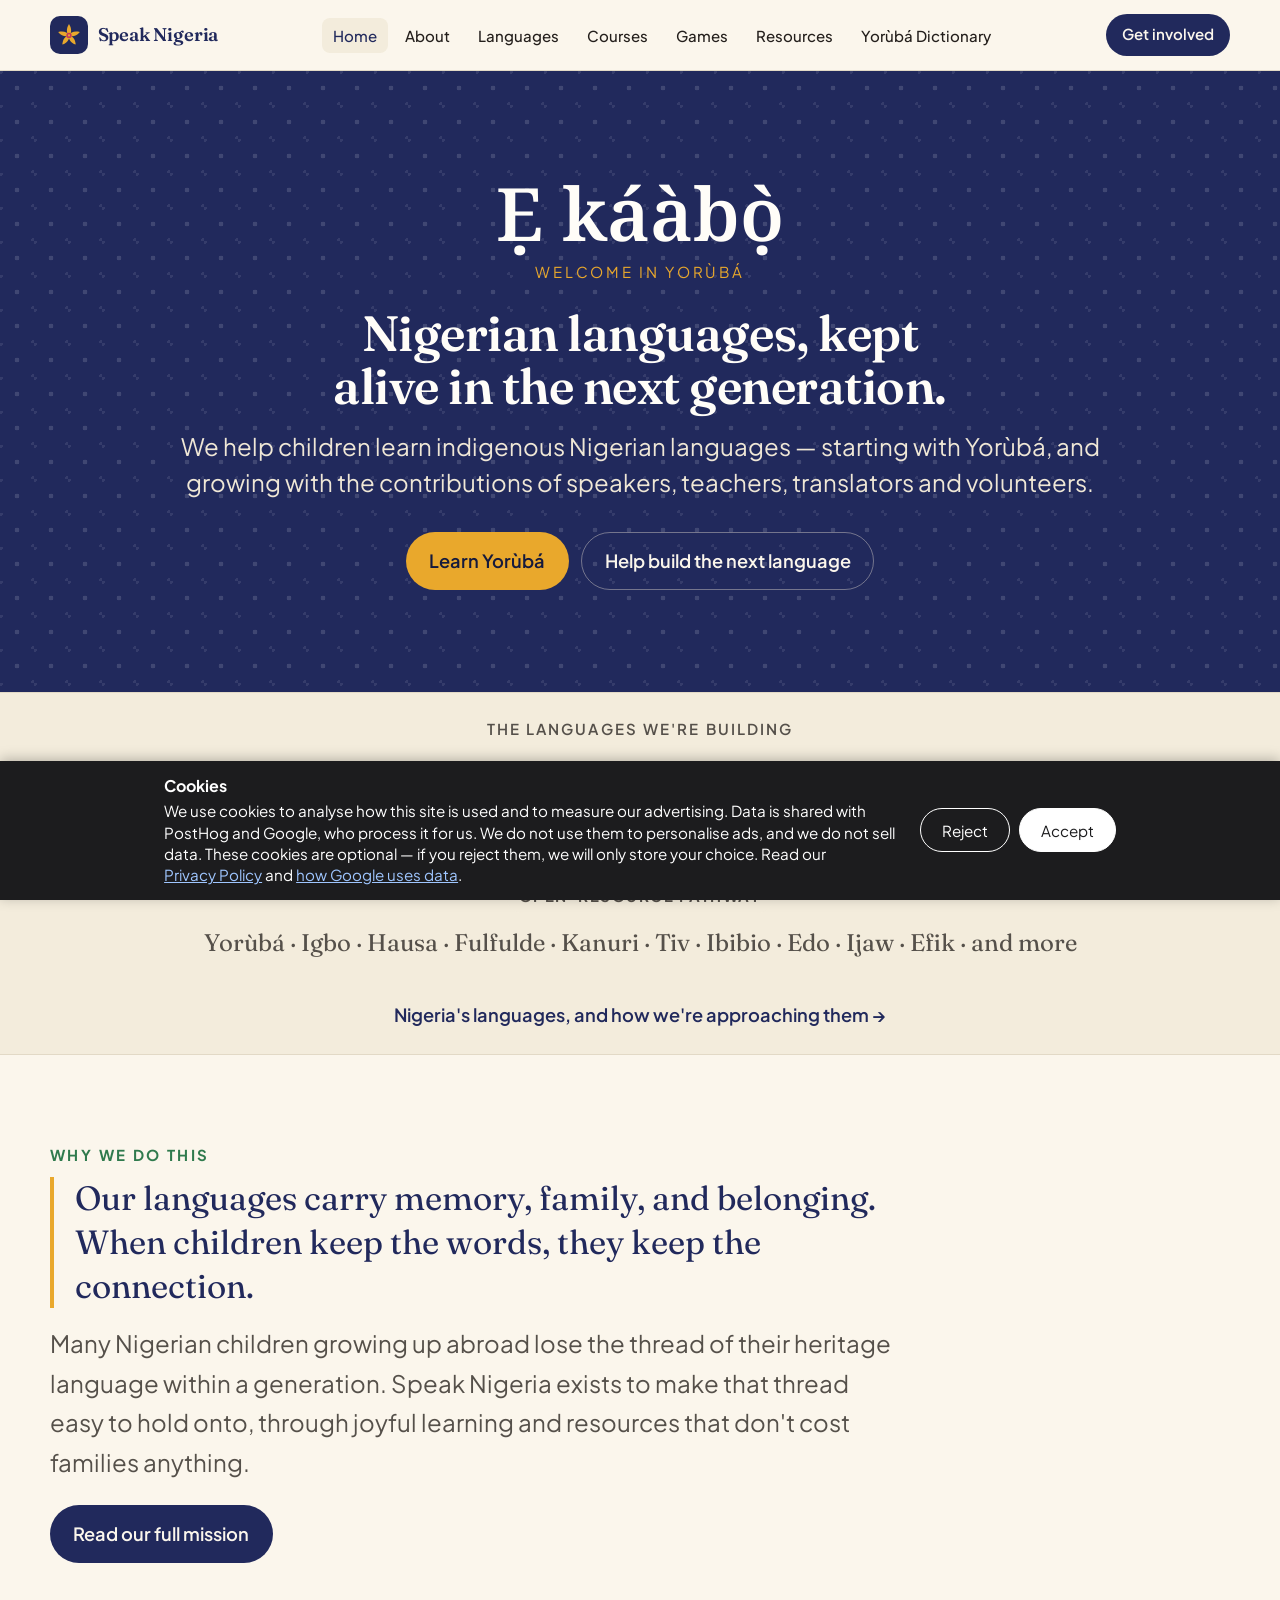
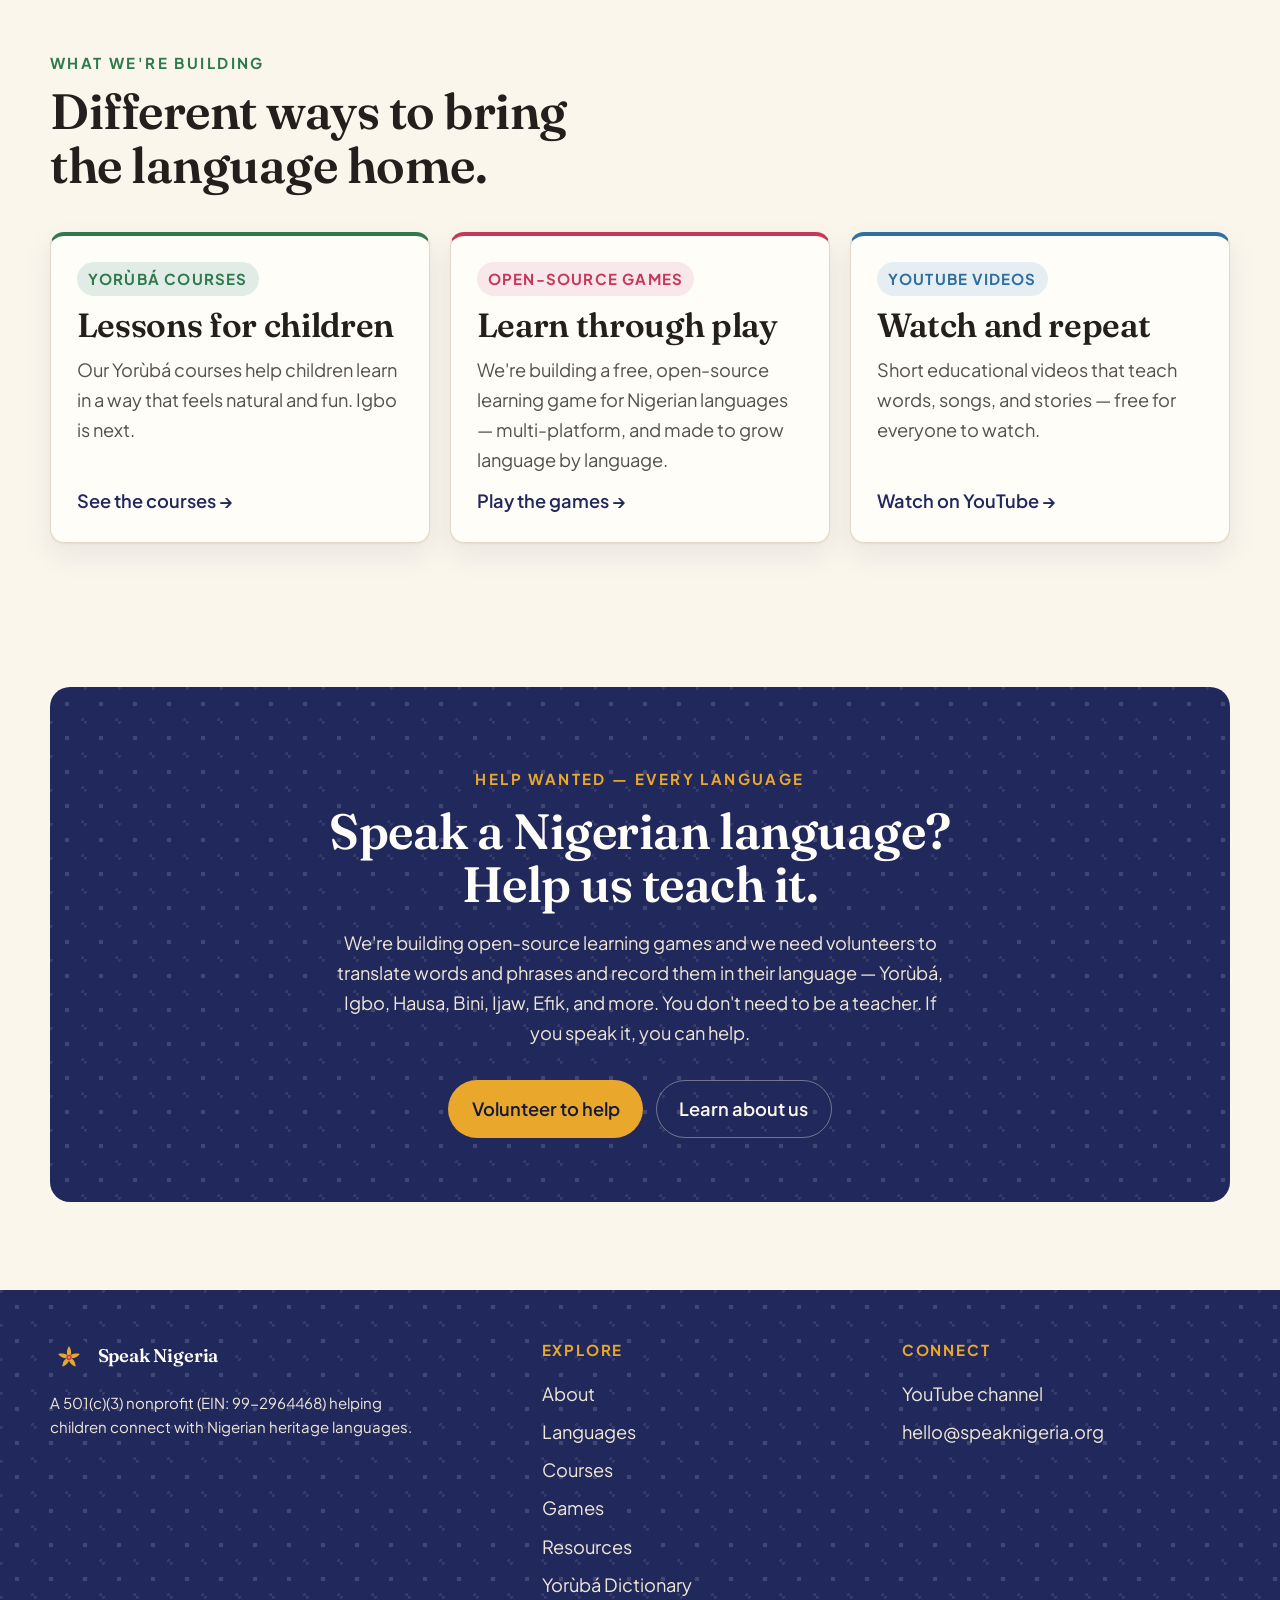
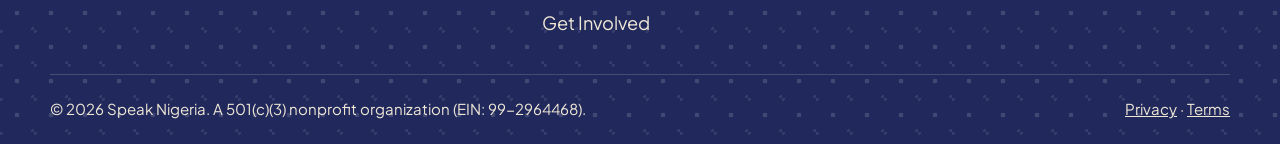
==== commit 25bb8113: "Cover the Speak Up contributor sites in the privacy policy, and add their terms of service" ====
--- a/index.html
+++ b/index.html
@@ -185,12 +185,12 @@
         <div class="footer-col">
           <h4>Connect</h4>
           <a href="https://www.youtube.com/@speaknigeria" target="_blank" rel="noopener" data-youtube>YouTube channel</a>
-          <a href="mailto:hello@speaknigeria.org">hello@speaknigeria.org</a>
+          <a data-track-form="info" href="mailto:hello@speaknigeria.org">hello@speaknigeria.org</a>
         </div>
       </div>
       <div class="footer-bottom">
         <span>© 2026 Speak Nigeria. A 501(c)(3) nonprofit organization (EIN: 99-2964468).</span>
-        <span><a href="privacy.html">Privacy</a></span>
+        <span><a href="privacy.html">Privacy</a> · <a href="terms.html">Terms</a></span>
       </div>
     </div>
   </footer>
@@ -203,6 +203,6 @@
   <script src="assets/analytics/track.js?v=3"></script>
   <script src="assets/analytics/page-events.js?v=2"></script>
   <script>snPage.start('speaknigeria');</script>
-  <script src="assets/main.js?v=2"></script>
+  <script src="assets/main.js?v=3"></script>
 </body>
 </html>
--- a/assets/styles.css
+++ b/assets/styles.css
@@ -178,6 +178,7 @@
 .prose { max-width: 68ch; }
 .prose h2 { font-size: var(--step-2); color: var(--brand-indigo); margin-top: 2.6rem; }
 .prose h3 { font-size: var(--step-1); color: var(--brand-indigo); margin-top: 1.8rem; }
+.prose h4 { font-size: var(--step-0); font-weight: 700; color: var(--brand-indigo); margin: 1.4rem 0 0; }
 .prose p { margin-top: 1rem; color: var(--text-primary); }
 .prose ul { margin-top: 1rem; padding-left: 1.2rem; color: var(--text-primary); }
 .prose li { margin-top: 0.4rem; }
